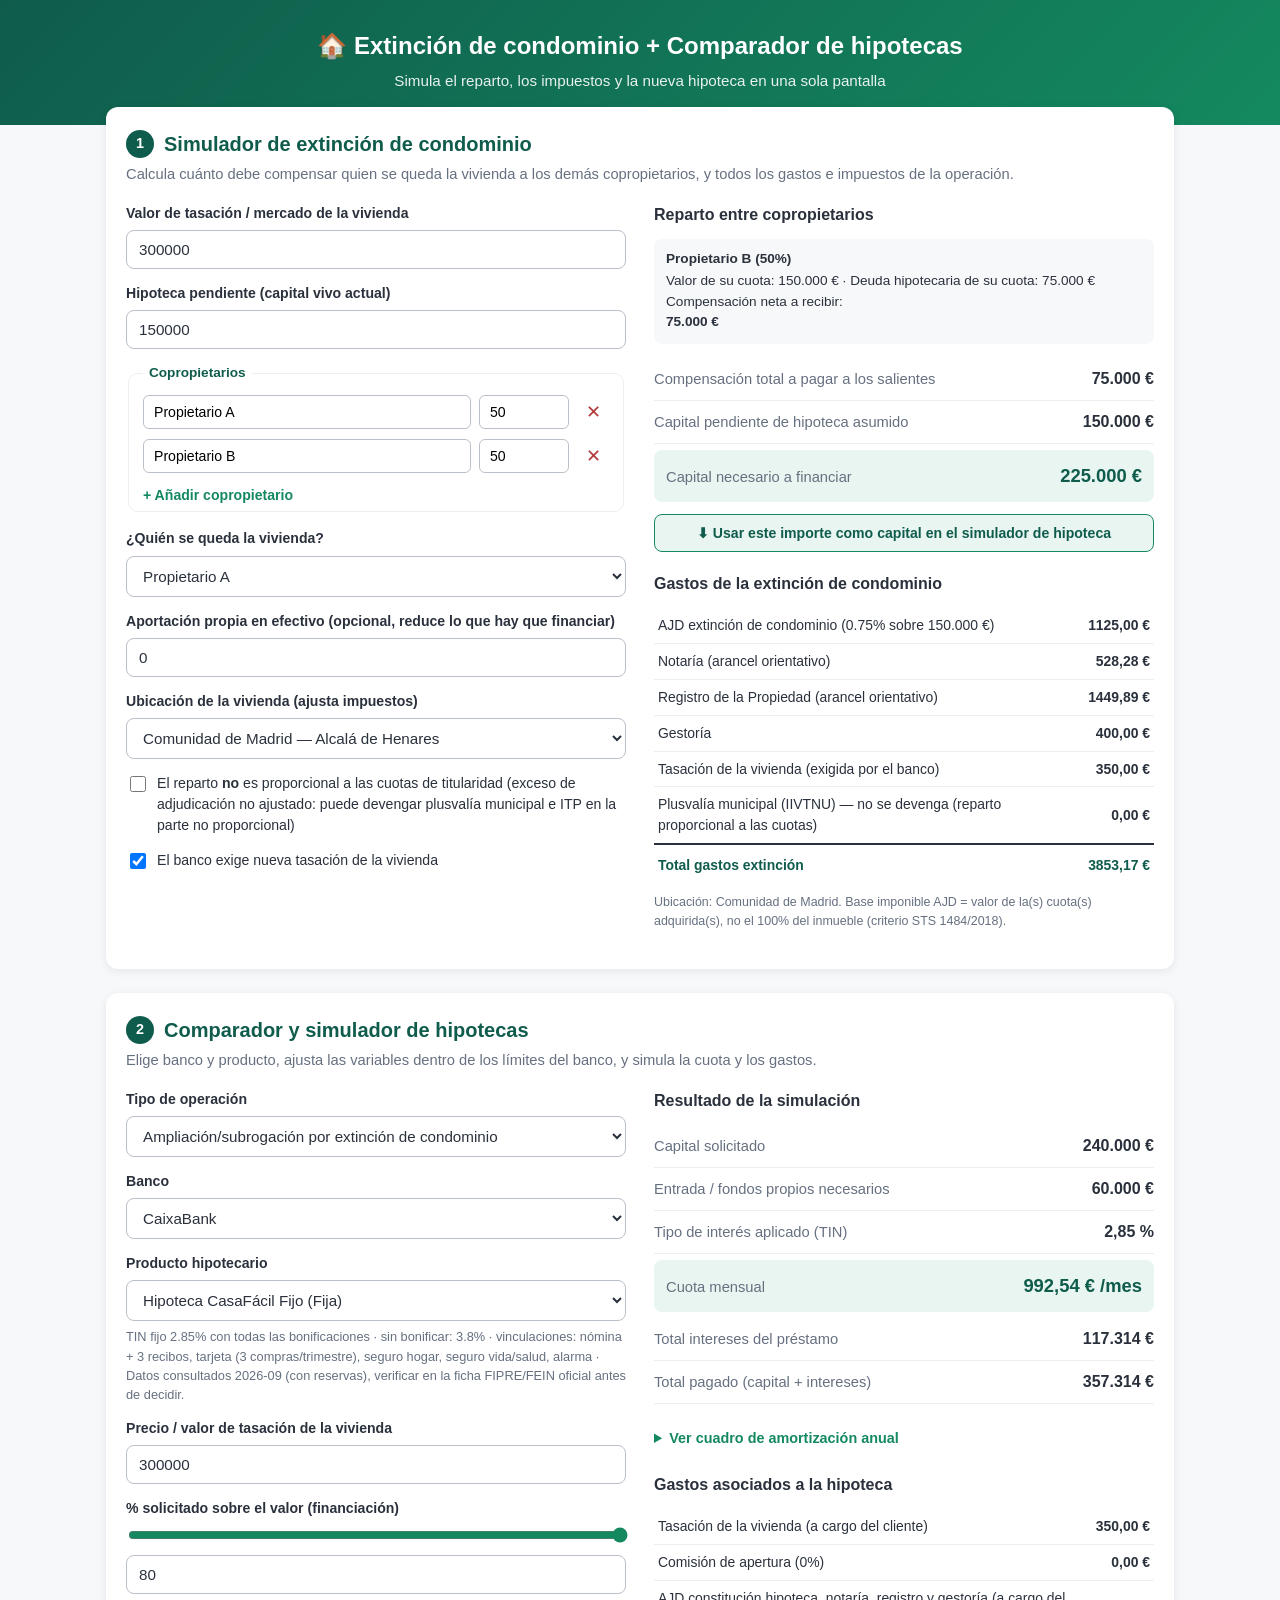
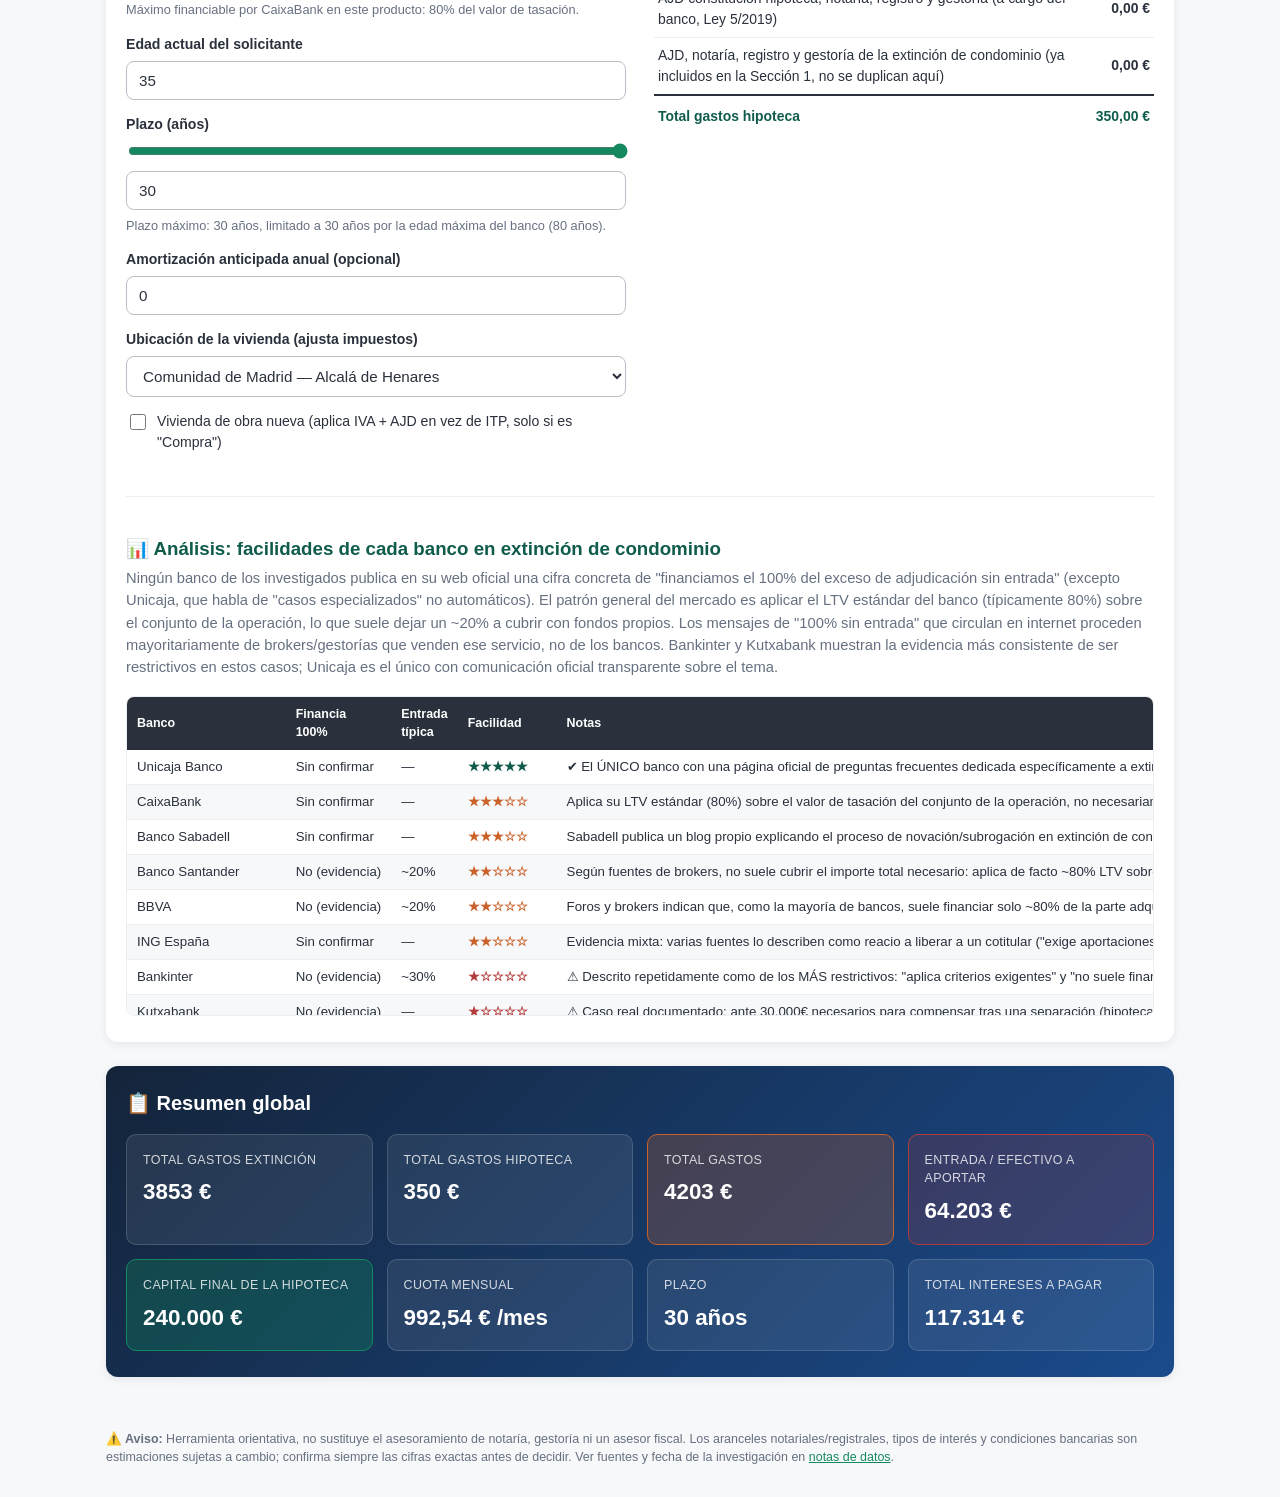
==== hipoteca-extincion-condominio/index.html @ 820274b0 "Añade PWA de extinción de condominio y comparador de hipotecas Simulador en una sola pantalla con do" ====
<!DOCTYPE html>
<html lang="es">
<head>
<meta charset="UTF-8">
<meta name="viewport" content="width=device-width, initial-scale=1, viewport-fit=cover">
<title>Simulador de Extinción de Condominio e Hipoteca</title>
<meta name="description" content="Simula una extinción de condominio real y compara hipotecas de los principales bancos españoles, con todos los gastos incluidos.">
<meta name="theme-color" content="#0f5c4c">
<link rel="manifest" href="manifest.json">
<link rel="icon" href="icons/icon-192.png">
<link rel="apple-touch-icon" href="icons/icon-192.png">
<link rel="stylesheet" href="css/style.css">
</head>
<body>

<header class="app-header">
  <h1>🏠 Extinción de condominio + Comparador de hipotecas</h1>
  <p class="subtitle">Simula el reparto, los impuestos y la nueva hipoteca en una sola pantalla</p>
</header>

<main>

  <!-- ===================== SECCIÓN 1: EXTINCIÓN DE CONDOMINIO ===================== -->
  <section id="seccion-extincion" class="panel">
    <h2><span class="badge">1</span> Simulador de extinción de condominio</h2>
    <p class="panel-desc">Calcula cuánto debe compensar quien se queda la vivienda a los demás copropietarios, y todos los gastos e impuestos de la operación.</p>

    <div class="grid-2col">
      <div class="form-col">

        <label>Valor de tasación / mercado de la vivienda
          <input type="number" id="ec-valor" value="300000" min="0" step="1000">
        </label>

        <label>Hipoteca pendiente (capital vivo actual)
          <input type="number" id="ec-hipoteca-pendiente" value="150000" min="0" step="1000">
        </label>

        <fieldset class="propietarios-fieldset">
          <legend>Copropietarios</legend>
          <div id="ec-propietarios-list"></div>
          <button type="button" id="ec-add-propietario" class="btn-link">+ Añadir copropietario</button>
        </fieldset>

        <label>¿Quién se queda la vivienda?
          <select id="ec-quien-se-queda"></select>
        </label>

        <label>Aportación propia en efectivo (opcional, reduce lo que hay que financiar)
          <input type="number" id="ec-aportacion" value="0" min="0" step="500">
        </label>

        <label>Ubicación de la vivienda (ajusta impuestos)
          <select id="ec-ubicacion">
            <option value="madrid" selected>Comunidad de Madrid — Alcalá de Henares</option>
            <option value="clm">Castilla-La Mancha — Guadalajara</option>
          </select>
        </label>

        <label class="checkbox-label">
          <input type="checkbox" id="ec-exceso-no-proporcional">
          <span>El reparto <strong>no</strong> es proporcional a las cuotas de titularidad (exceso de adjudicación no ajustado: puede devengar plusvalía municipal e ITP en la parte no proporcional)</span>
        </label>

        <label class="checkbox-label">
          <input type="checkbox" id="ec-requiere-tasacion" checked>
          <span>El banco exige nueva tasación de la vivienda</span>
        </label>
      </div>

      <div class="result-col">
        <h3>Reparto entre copropietarios</h3>
        <div id="ec-detalle-salientes" class="detalle-list"></div>

        <div class="stat-row"><span>Compensación total a pagar a los salientes</span><strong id="ec-compensacion-total">—</strong></div>
        <div class="stat-row"><span>Capital pendiente de hipoteca asumido</span><strong id="ec-hipoteca-asumida">—</strong></div>
        <div class="stat-row highlight"><span>Capital necesario a financiar</span><strong id="ec-capital-necesario">—</strong></div>

        <button type="button" id="ec-usar-en-hipoteca" class="btn-secondary">⬇ Usar este importe como capital en el simulador de hipoteca</button>

        <h3>Gastos de la extinción de condominio</h3>
        <table class="tabla-gastos">
          <tbody id="ec-tabla-gastos"></tbody>
          <tfoot>
            <tr class="total-row"><td>Total gastos extinción</td><td id="ec-total-gastos">—</td></tr>
          </tfoot>
        </table>
        <p class="nota-fiscal" id="ec-nota-fiscal"></p>
      </div>
    </div>
  </section>

  <!-- ===================== SECCIÓN 2: COMPARADOR DE HIPOTECAS ===================== -->
  <section id="seccion-hipoteca" class="panel">
    <h2><span class="badge">2</span> Comparador y simulador de hipotecas</h2>
    <p class="panel-desc">Elige banco y producto, ajusta las variables dentro de los límites del banco, y simula la cuota y los gastos.</p>

    <div class="grid-2col">
      <div class="form-col">

        <label>Tipo de operación
          <select id="hi-tipo-operacion">
            <option value="extincion" selected>Ampliación/subrogación por extinción de condominio</option>
            <option value="compra">Compra de vivienda (hipoteca nueva)</option>
          </select>
        </label>

        <label>Banco
          <select id="hi-banco"></select>
        </label>

        <label>Producto hipotecario
          <select id="hi-producto"></select>
        </label>
        <p class="hint" id="hi-producto-info"></p>

        <label>Precio / valor de tasación de la vivienda
          <input type="number" id="hi-precio" value="300000" min="0" step="1000">
        </label>

        <label>% solicitado sobre el valor (financiación)
          <input type="range" id="hi-porcentaje-range" min="1" max="100" value="80" step="1">
          <input type="number" id="hi-porcentaje" value="80" min="1" max="100" step="1">
        </label>
        <p class="hint" id="hi-ltv-hint"></p>

        <label>Edad actual del solicitante
          <input type="number" id="hi-edad" value="35" min="18" max="85" step="1">
        </label>

        <label>Plazo (años)
          <input type="range" id="hi-plazo-range" min="1" max="40" value="30" step="1">
          <input type="number" id="hi-plazo" value="30" min="1" max="40" step="1">
        </label>
        <p class="hint" id="hi-plazo-hint"></p>

        <label>Amortización anticipada anual (opcional)
          <input type="number" id="hi-extra-anual" value="0" min="0" step="500">
        </label>

        <label>Ubicación de la vivienda (ajusta impuestos)
          <select id="hi-ubicacion">
            <option value="madrid" selected>Comunidad de Madrid — Alcalá de Henares</option>
            <option value="clm">Castilla-La Mancha — Guadalajara</option>
          </select>
        </label>

        <label class="checkbox-label">
          <input type="checkbox" id="hi-vivienda-nueva">
          <span>Vivienda de obra nueva (aplica IVA + AJD en vez de ITP, solo si es "Compra")</span>
        </label>
      </div>

      <div class="result-col">
        <h3>Resultado de la simulación</h3>
        <div class="stat-row"><span>Capital solicitado</span><strong id="hi-capital">—</strong></div>
        <div class="stat-row"><span>Entrada / fondos propios necesarios</span><strong id="hi-entrada">—</strong></div>
        <div class="stat-row"><span>Tipo de interés aplicado (TIN)</span><strong id="hi-tin">—</strong></div>
        <div class="stat-row highlight"><span>Cuota mensual</span><strong id="hi-cuota">—</strong></div>
        <div class="stat-row"><span>Total intereses del préstamo</span><strong id="hi-intereses">—</strong></div>
        <div class="stat-row"><span>Total pagado (capital + intereses)</span><strong id="hi-total-pagado">—</strong></div>

        <details class="tabla-amortizacion-details">
          <summary>Ver cuadro de amortización anual</summary>
          <div class="tabla-scroll">
            <table class="tabla-amortizacion">
              <thead><tr><th>Año</th><th>Cuota anual</th><th>Intereses</th><th>Amortizado</th><th>Pendiente</th></tr></thead>
              <tbody id="hi-tabla-amortizacion"></tbody>
            </table>
          </div>
        </details>

        <h3>Gastos asociados a la hipoteca</h3>
        <table class="tabla-gastos">
          <tbody id="hi-tabla-gastos"></tbody>
          <tfoot>
            <tr class="total-row"><td>Total gastos hipoteca</td><td id="hi-total-gastos">—</td></tr>
          </tfoot>
        </table>
      </div>
    </div>

    <div class="analisis-bancos">
      <h3>📊 Análisis: facilidades de cada banco en extinción de condominio</h3>
      <p class="panel-desc">¿Qué banco financia el 100% de la compensación y cuál exige entrada? Datos recopilados de fuentes públicas y comparadores especializados (ver notas y disclaimer al pie).</p>
      <div class="tabla-scroll">
        <table class="tabla-bancos">
          <thead>
            <tr><th>Banco</th><th>Financia 100%</th><th>Entrada típica</th><th>Facilidad</th><th>Notas</th></tr>
          </thead>
          <tbody id="tabla-analisis-bancos"></tbody>
        </table>
      </div>
    </div>
  </section>

  <!-- ===================== RESUMEN GLOBAL ===================== -->
  <section id="seccion-resumen" class="panel resumen-global">
    <h2>📋 Resumen global</h2>
    <div class="cards-grid">
      <div class="card"><span>Total gastos extinción</span><strong id="rs-gastos-extincion">—</strong></div>
      <div class="card"><span>Total gastos hipoteca</span><strong id="rs-gastos-hipoteca">—</strong></div>
      <div class="card total-card"><span>TOTAL GASTOS</span><strong id="rs-total-gastos">—</strong></div>
      <div class="card entrada-card"><span>Entrada / efectivo a aportar</span><strong id="rs-entrada">—</strong></div>
      <div class="card capital-card"><span>Capital final de la hipoteca</span><strong id="rs-capital-final">—</strong></div>
      <div class="card"><span>Cuota mensual</span><strong id="rs-cuota">—</strong></div>
      <div class="card"><span>Plazo</span><strong id="rs-plazo">—</strong></div>
      <div class="card"><span>Total intereses a pagar</span><strong id="rs-intereses">—</strong></div>
    </div>
  </section>

</main>

<footer class="app-footer">
  <p><strong>⚠️ Aviso:</strong> Herramienta orientativa, no sustituye el asesoramiento de notaría, gestoría ni un asesor fiscal. Los aranceles notariales/registrales, tipos de interés y condiciones bancarias son estimaciones sujetas a cambio; confirma siempre las cifras exactas antes de decidir. Ver fuentes y fecha de la investigación en <a href="#" id="link-fuentes">notas de datos</a>.</p>
</footer>

<div id="fuentes-modal">
  <div class="modal-box">
    <button type="button" class="cerrar-modal" id="cerrar-fuentes">Cerrar ✕</button>
    <h3>Notas y fuentes de los datos</h3>
    <div id="fuentes-contenido"></div>
  </div>
</div>

<script src="js/calculos.js"></script>
<script src="js/fiscalidad-data.js"></script>
<script src="js/bancos-data.js"></script>
<script src="js/app.js"></script>
</body>
</html>
---- hipoteca-extincion-condominio/css/style.css ----
:root {
  --verde: #0f5c4c;
  --verde-claro: #14895f;
  --verde-fondo: #e8f5f0;
  --azul: #1a4b8c;
  --naranja: #c9622a;
  --gris-100: #f7f8fa;
  --gris-200: #eceff2;
  --gris-400: #b9c0c8;
  --gris-600: #667080;
  --gris-800: #2a313c;
  --rojo: #b23b3b;
  --radio: 12px;
  --sombra: 0 2px 10px rgba(20, 30, 40, 0.08);
  font-size: 16px;
}

* { box-sizing: border-box; }

body {
  margin: 0;
  font-family: -apple-system, BlinkMacSystemFont, "Segoe UI", Roboto, Helvetica, Arial, sans-serif;
  background: var(--gris-100);
  color: var(--gris-800);
  line-height: 1.5;
  -webkit-font-smoothing: antialiased;
}

.app-header {
  background: linear-gradient(135deg, var(--verde) 0%, var(--verde-claro) 100%);
  color: #fff;
  padding: 28px 20px 32px;
  text-align: center;
}
.app-header h1 { margin: 0 0 6px; font-size: 1.5rem; }
.app-header .subtitle { margin: 0; opacity: 0.9; font-size: 0.95rem; }

main {
  max-width: 1100px;
  margin: -18px auto 0;
  padding: 0 16px 40px;
  display: flex;
  flex-direction: column;
  gap: 24px;
}

.panel {
  background: #fff;
  border-radius: var(--radio);
  box-shadow: var(--sombra);
  padding: 22px 20px 26px;
}

.panel h2 {
  display: flex;
  align-items: center;
  gap: 10px;
  font-size: 1.25rem;
  margin: 0 0 4px;
  color: var(--verde);
}
.badge {
  display: inline-flex;
  align-items: center;
  justify-content: center;
  width: 28px; height: 28px;
  border-radius: 50%;
  background: var(--verde);
  color: #fff;
  font-size: 0.9rem;
  flex-shrink: 0;
}
.panel-desc { color: var(--gris-600); margin: 4px 0 18px; font-size: 0.92rem; }

.grid-2col {
  display: grid;
  grid-template-columns: 1fr 1fr;
  gap: 28px;
}
@media (max-width: 760px) {
  .grid-2col { grid-template-columns: 1fr; }
}

label {
  display: block;
  font-size: 0.88rem;
  font-weight: 600;
  color: var(--gris-800);
  margin-bottom: 14px;
}
label input[type="number"],
label input[type="text"],
select {
  display: block;
  width: 100%;
  margin-top: 6px;
  padding: 10px 12px;
  border: 1px solid var(--gris-400);
  border-radius: 8px;
  font-size: 0.95rem;
  font-weight: 400;
  background: #fff;
  color: var(--gris-800);
}
label input[type="range"] {
  width: 100%;
  margin-top: 8px;
  accent-color: var(--verde-claro);
}
.checkbox-label {
  display: flex;
  align-items: flex-start;
  gap: 8px;
  font-weight: 400;
  font-size: 0.88rem;
}
.checkbox-label input { margin-top: 3px; width: 16px; height: 16px; flex-shrink: 0; }

.hint {
  margin: -8px 0 14px;
  font-size: 0.8rem;
  color: var(--gris-600);
}

.btn-link {
  background: none;
  border: none;
  color: var(--verde-claro);
  font-weight: 600;
  cursor: pointer;
  padding: 4px 0;
  font-size: 0.88rem;
}
.btn-secondary {
  width: 100%;
  padding: 10px 14px;
  margin: 6px 0 20px;
  background: var(--verde-fondo);
  border: 1px solid var(--verde-claro);
  color: var(--verde);
  border-radius: 8px;
  font-weight: 600;
  cursor: pointer;
  font-size: 0.88rem;
}
.btn-secondary:hover { background: #d6efe5; }

fieldset.propietarios-fieldset {
  border: 1px solid var(--gris-200);
  border-radius: 10px;
  padding: 12px 14px 4px;
  margin-bottom: 16px;
}
fieldset.propietarios-fieldset legend {
  font-weight: 700;
  padding: 0 6px;
  font-size: 0.85rem;
  color: var(--verde);
}
.propietario-row {
  display: grid;
  grid-template-columns: 1fr 90px 32px;
  gap: 8px;
  align-items: center;
  margin-bottom: 10px;
}
.propietario-row input { padding: 8px 10px; border: 1px solid var(--gris-400); border-radius: 6px; font-size: 0.88rem; }
.propietario-row .btn-remove {
  background: none; border: none; color: var(--rojo); font-size: 1.1rem; cursor: pointer;
  width: 32px; height: 32px;
}

.result-col h3 {
  font-size: 1rem;
  color: var(--gris-800);
  margin: 0 0 12px;
}
.detalle-list { margin-bottom: 14px; }
.detalle-item {
  background: var(--gris-100);
  border-radius: 8px;
  padding: 10px 12px;
  margin-bottom: 8px;
  font-size: 0.85rem;
}
.detalle-item strong { display: block; margin-bottom: 2px; }

.stat-row {
  display: flex;
  justify-content: space-between;
  align-items: baseline;
  padding: 9px 0;
  border-bottom: 1px solid var(--gris-200);
  font-size: 0.92rem;
}
.stat-row span { color: var(--gris-600); }
.stat-row strong { font-size: 1rem; color: var(--gris-800); }
.stat-row.highlight {
  background: var(--verde-fondo);
  border-radius: 8px;
  padding: 12px;
  margin: 6px 0;
  border-bottom: none;
}
.stat-row.highlight strong { color: var(--verde); font-size: 1.15rem; }

table.tabla-gastos { width: 100%; border-collapse: collapse; font-size: 0.87rem; margin-top: 6px; }
table.tabla-gastos td { padding: 7px 4px; border-bottom: 1px solid var(--gris-200); }
table.tabla-gastos td:last-child { text-align: right; font-weight: 600; white-space: nowrap; }
table.tabla-gastos tr.total-row td { font-weight: 700; border-top: 2px solid var(--gris-800); border-bottom: none; padding-top: 10px; color: var(--verde); }
.nota-fiscal { font-size: 0.78rem; color: var(--gris-600); margin-top: 10px; }

details.tabla-amortizacion-details { margin: 18px 0; }
details summary {
  cursor: pointer; font-weight: 600; color: var(--verde-claro); font-size: 0.9rem; padding: 6px 0;
}
.tabla-scroll { max-height: 320px; overflow-y: auto; margin-top: 8px; border: 1px solid var(--gris-200); border-radius: 8px; }
table.tabla-amortizacion, table.tabla-bancos { width: 100%; border-collapse: collapse; font-size: 0.83rem; }
table.tabla-amortizacion th, table.tabla-bancos th {
  position: sticky; top: 0; background: var(--gris-800); color: #fff; padding: 8px 10px; text-align: left; font-size: 0.78rem;
}
table.tabla-amortizacion td, table.tabla-bancos td { padding: 7px 10px; border-bottom: 1px solid var(--gris-200); white-space: nowrap; }
table.tabla-amortizacion tr:nth-child(even), table.tabla-bancos tr:nth-child(even) { background: var(--gris-100); }

.analisis-bancos { margin-top: 28px; padding-top: 20px; border-top: 1px solid var(--gris-200); }
.analisis-bancos h3 { color: var(--verde); margin-bottom: 4px; }
td.facilidad-alta { color: var(--verde); font-weight: 700; }
td.facilidad-media { color: var(--naranja); font-weight: 700; }
td.facilidad-baja { color: var(--rojo); font-weight: 700; }

.resumen-global { background: linear-gradient(135deg, #14243a 0%, #1a4b8c 100%); color: #fff; }
.resumen-global h2 { color: #fff; }
.cards-grid {
  display: grid;
  grid-template-columns: repeat(auto-fit, minmax(200px, 1fr));
  gap: 14px;
  margin-top: 16px;
}
.card {
  background: rgba(255,255,255,0.08);
  border: 1px solid rgba(255,255,255,0.15);
  border-radius: 10px;
  padding: 16px;
}
.card span { display: block; font-size: 0.78rem; opacity: 0.8; margin-bottom: 6px; text-transform: uppercase; letter-spacing: 0.03em; }
.card strong { font-size: 1.4rem; }
.card.total-card { background: rgba(201, 98, 42, 0.25); border-color: var(--naranja); }
.card.entrada-card { background: rgba(178, 59, 59, 0.2); border-color: var(--rojo); }
.card.capital-card { background: rgba(15, 138, 90, 0.3); border-color: var(--verde-claro); }

.app-footer {
  max-width: 1100px;
  margin: 0 auto 30px;
  padding: 0 16px;
  font-size: 0.78rem;
  color: var(--gris-600);
}
.app-footer a { color: var(--verde-claro); }

#fuentes-modal {
  position: fixed; inset: 0; background: rgba(0,0,0,0.5);
  display: none; align-items: center; justify-content: center; padding: 20px; z-index: 50;
}
#fuentes-modal.open { display: flex; }
#fuentes-modal .modal-box {
  background: #fff; border-radius: 12px; padding: 22px; max-width: 640px; max-height: 80vh; overflow-y: auto;
}
#fuentes-modal .modal-box h3 { margin-top: 0; color: var(--verde); }
#fuentes-modal .modal-box ul { padding-left: 18px; font-size: 0.85rem; }
#fuentes-modal .modal-box a { color: var(--verde-claro); }
#fuentes-modal .cerrar-modal {
  float: right; background: var(--gris-200); border: none; border-radius: 6px; padding: 6px 10px; cursor: pointer;
}
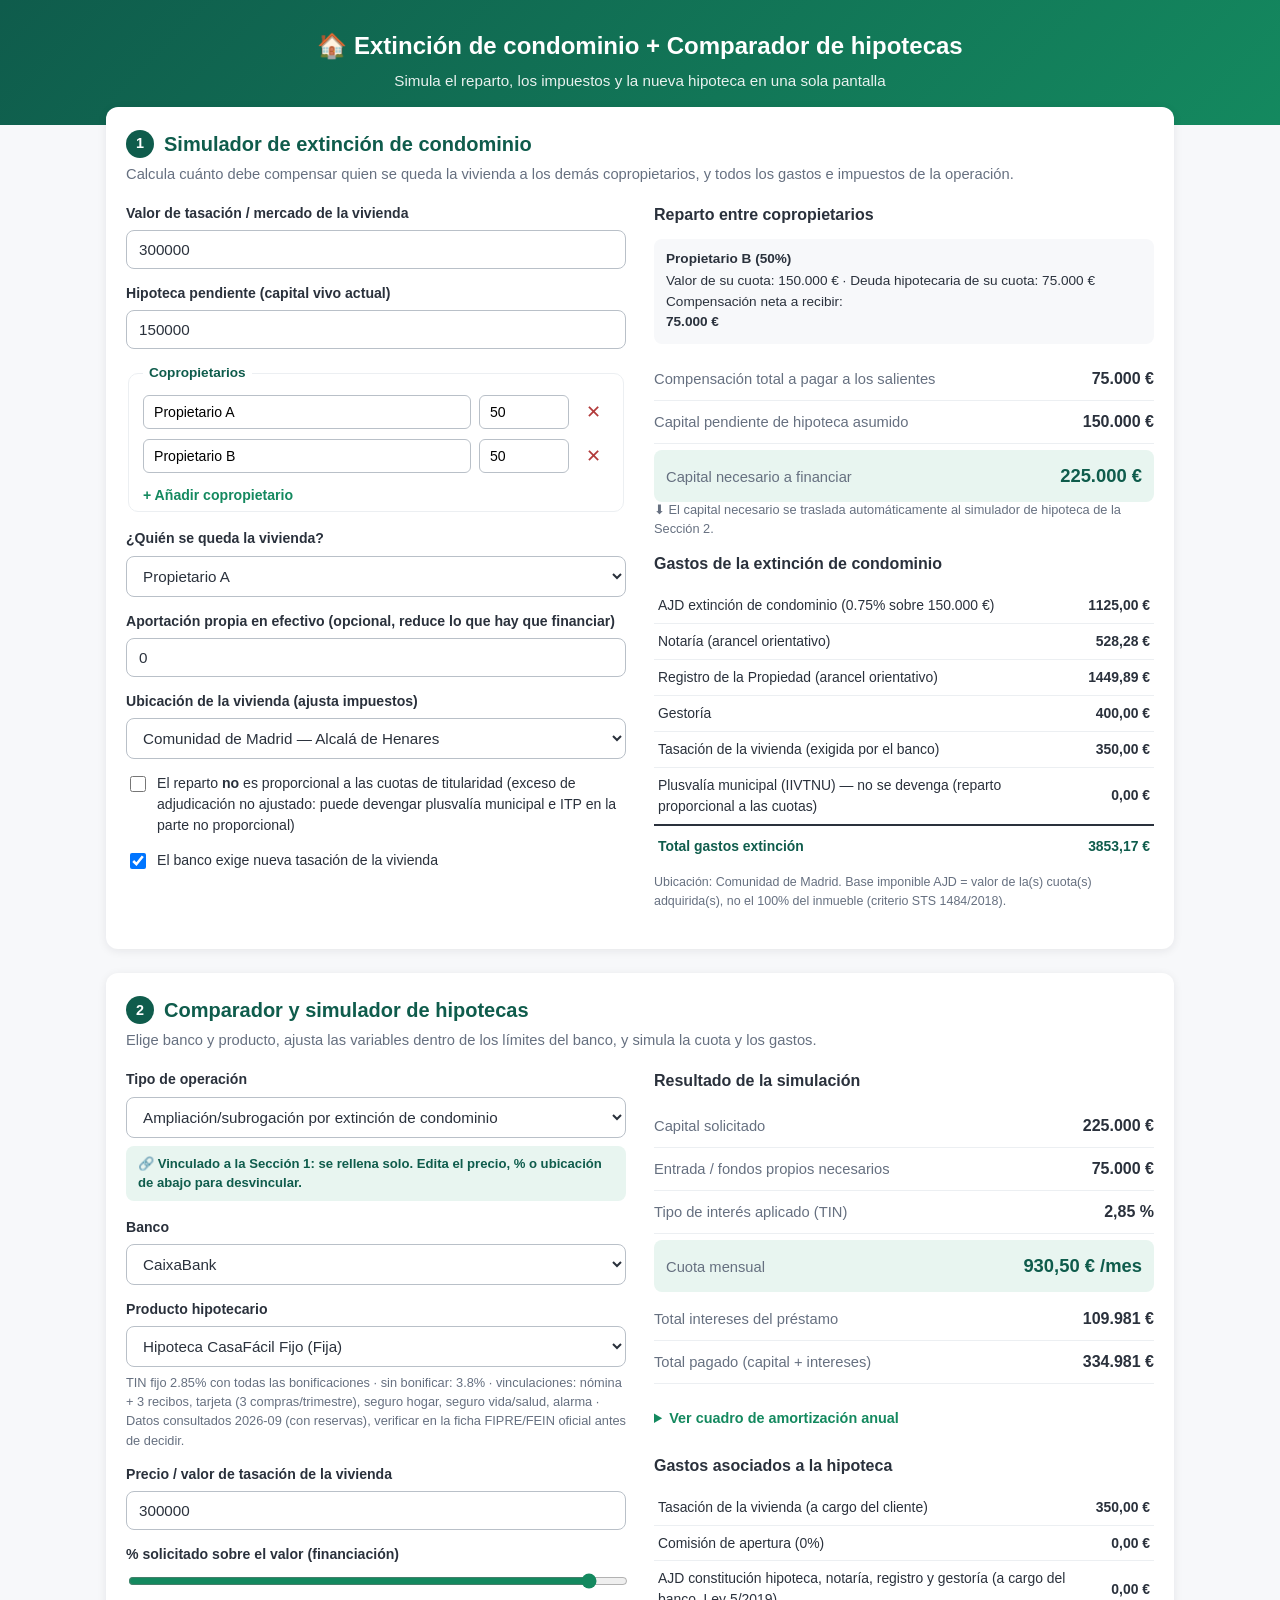
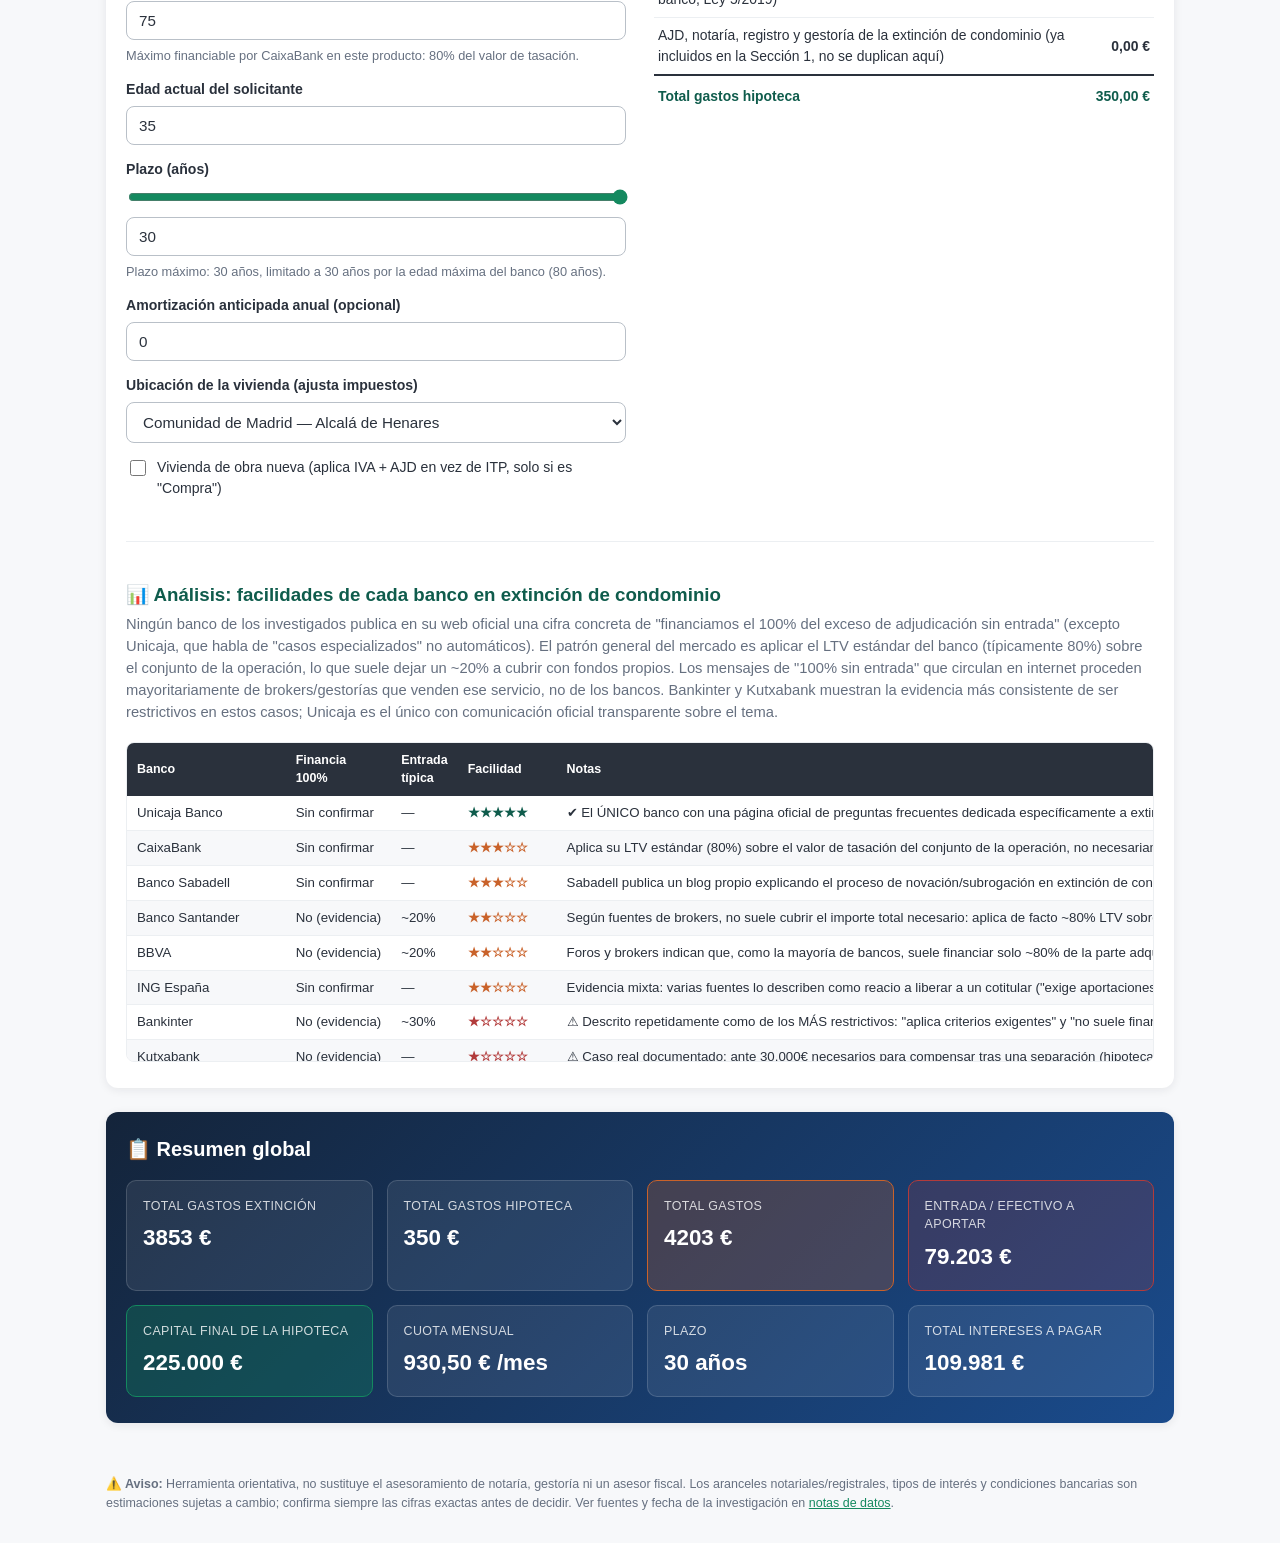
==== commit 03b55c4e: "Rellena la hipoteca automáticamente desde la extinción de condominio La Sección 2 (precio, % solicit" ====
--- a/hipoteca-extincion-condominio/index.html
+++ b/hipoteca-extincion-condominio/index.html
@@ -76,7 +76,7 @@
         <div class="stat-row"><span>Capital pendiente de hipoteca asumido</span><strong id="ec-hipoteca-asumida">—</strong></div>
         <div class="stat-row highlight"><span>Capital necesario a financiar</span><strong id="ec-capital-necesario">—</strong></div>
 
-        <button type="button" id="ec-usar-en-hipoteca" class="btn-secondary">⬇ Usar este importe como capital en el simulador de hipoteca</button>
+        <p class="hint">⬇ El capital necesario se traslada automáticamente al simulador de hipoteca de la Sección 2.</p>
 
         <h3>Gastos de la extinción de condominio</h3>
         <table class="tabla-gastos">
@@ -104,6 +104,8 @@
             <option value="compra">Compra de vivienda (hipoteca nueva)</option>
           </select>
         </label>
+
+        <p id="hi-sync-status" class="sync-badge"></p>
 
         <label>Banco
           <select id="hi-banco"></select>
--- a/hipoteca-extincion-condominio/css/style.css
+++ b/hipoteca-extincion-condominio/css/style.css
@@ -122,6 +122,21 @@
   color: var(--gris-600);
 }
 
+.sync-badge {
+  font-size: 0.82rem;
+  font-weight: 600;
+  padding: 8px 12px;
+  border-radius: 8px;
+  background: var(--verde-fondo);
+  color: var(--verde);
+  margin: -6px 0 16px;
+}
+.sync-badge.desvinculado {
+  background: #fdf1e7;
+  color: var(--naranja);
+}
+.sync-badge .btn-link { font-size: 0.82rem; }
+
 .btn-link {
   background: none;
   border: none;
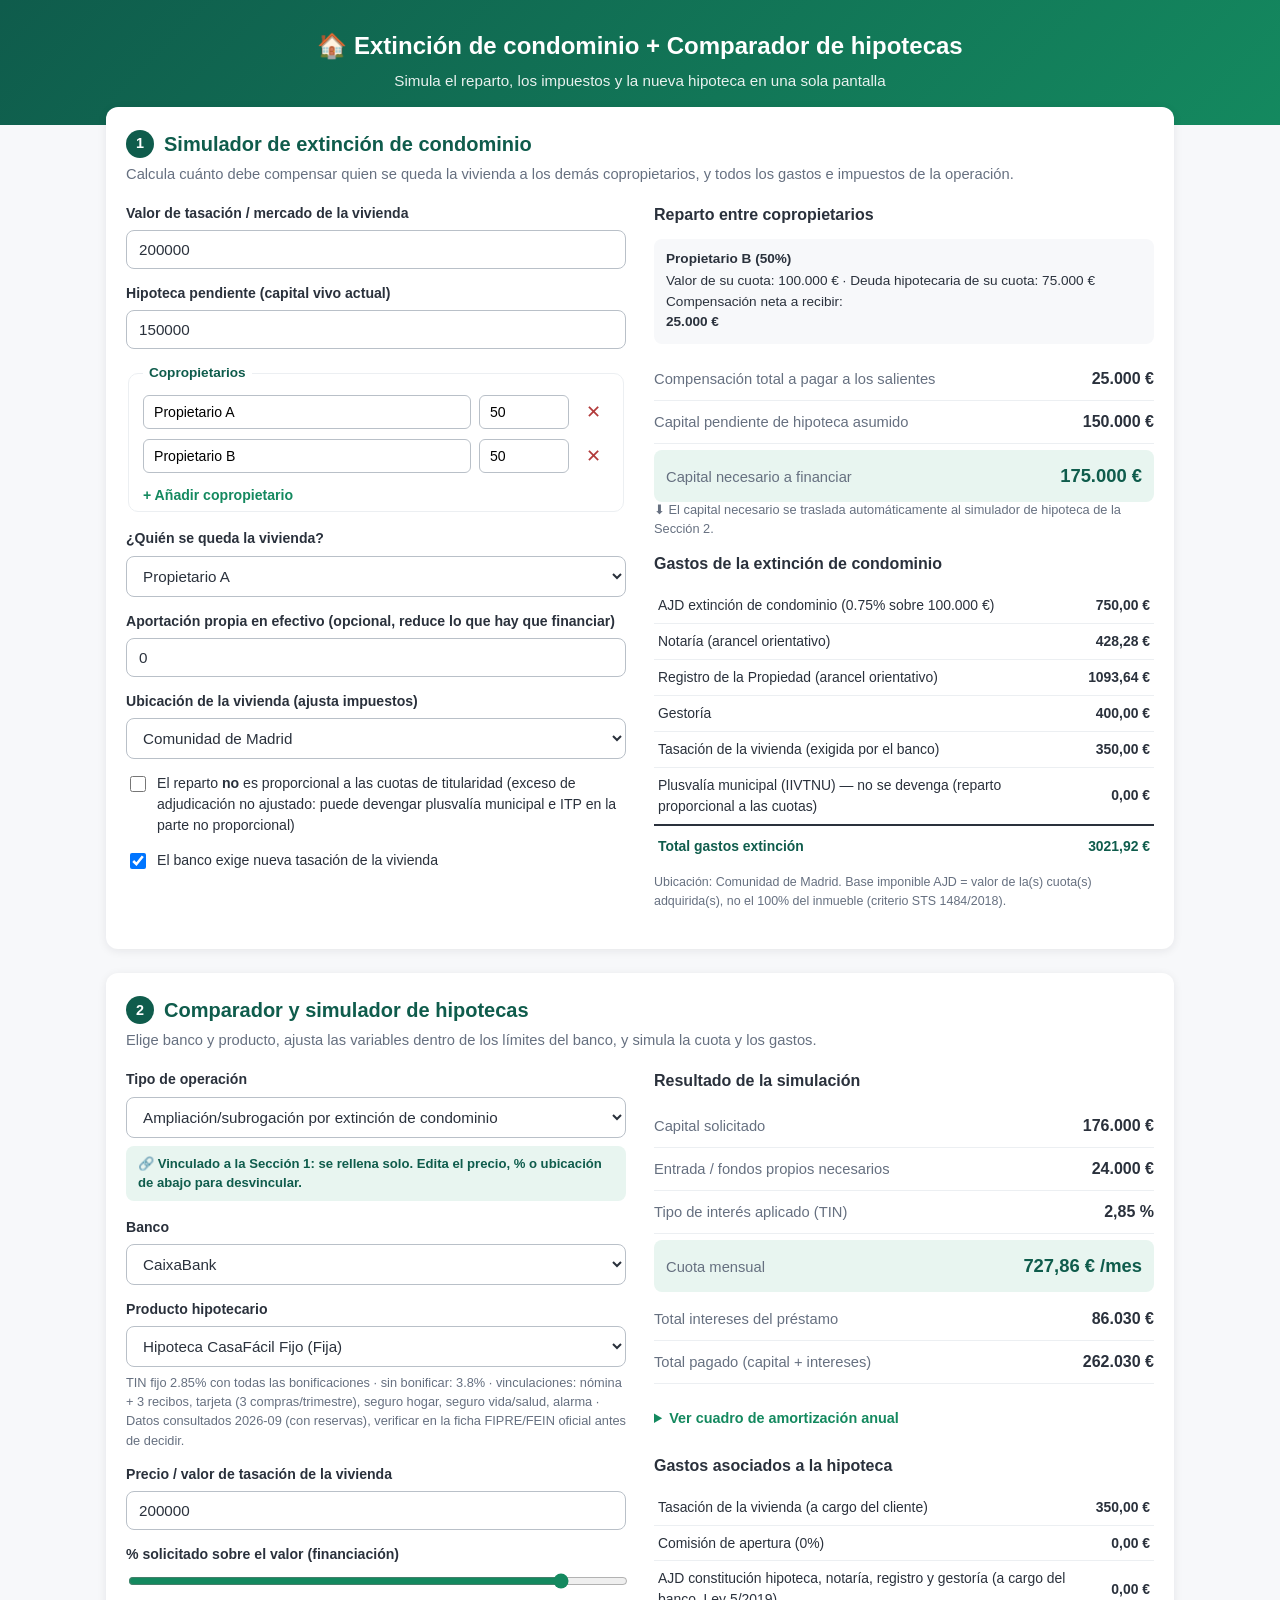
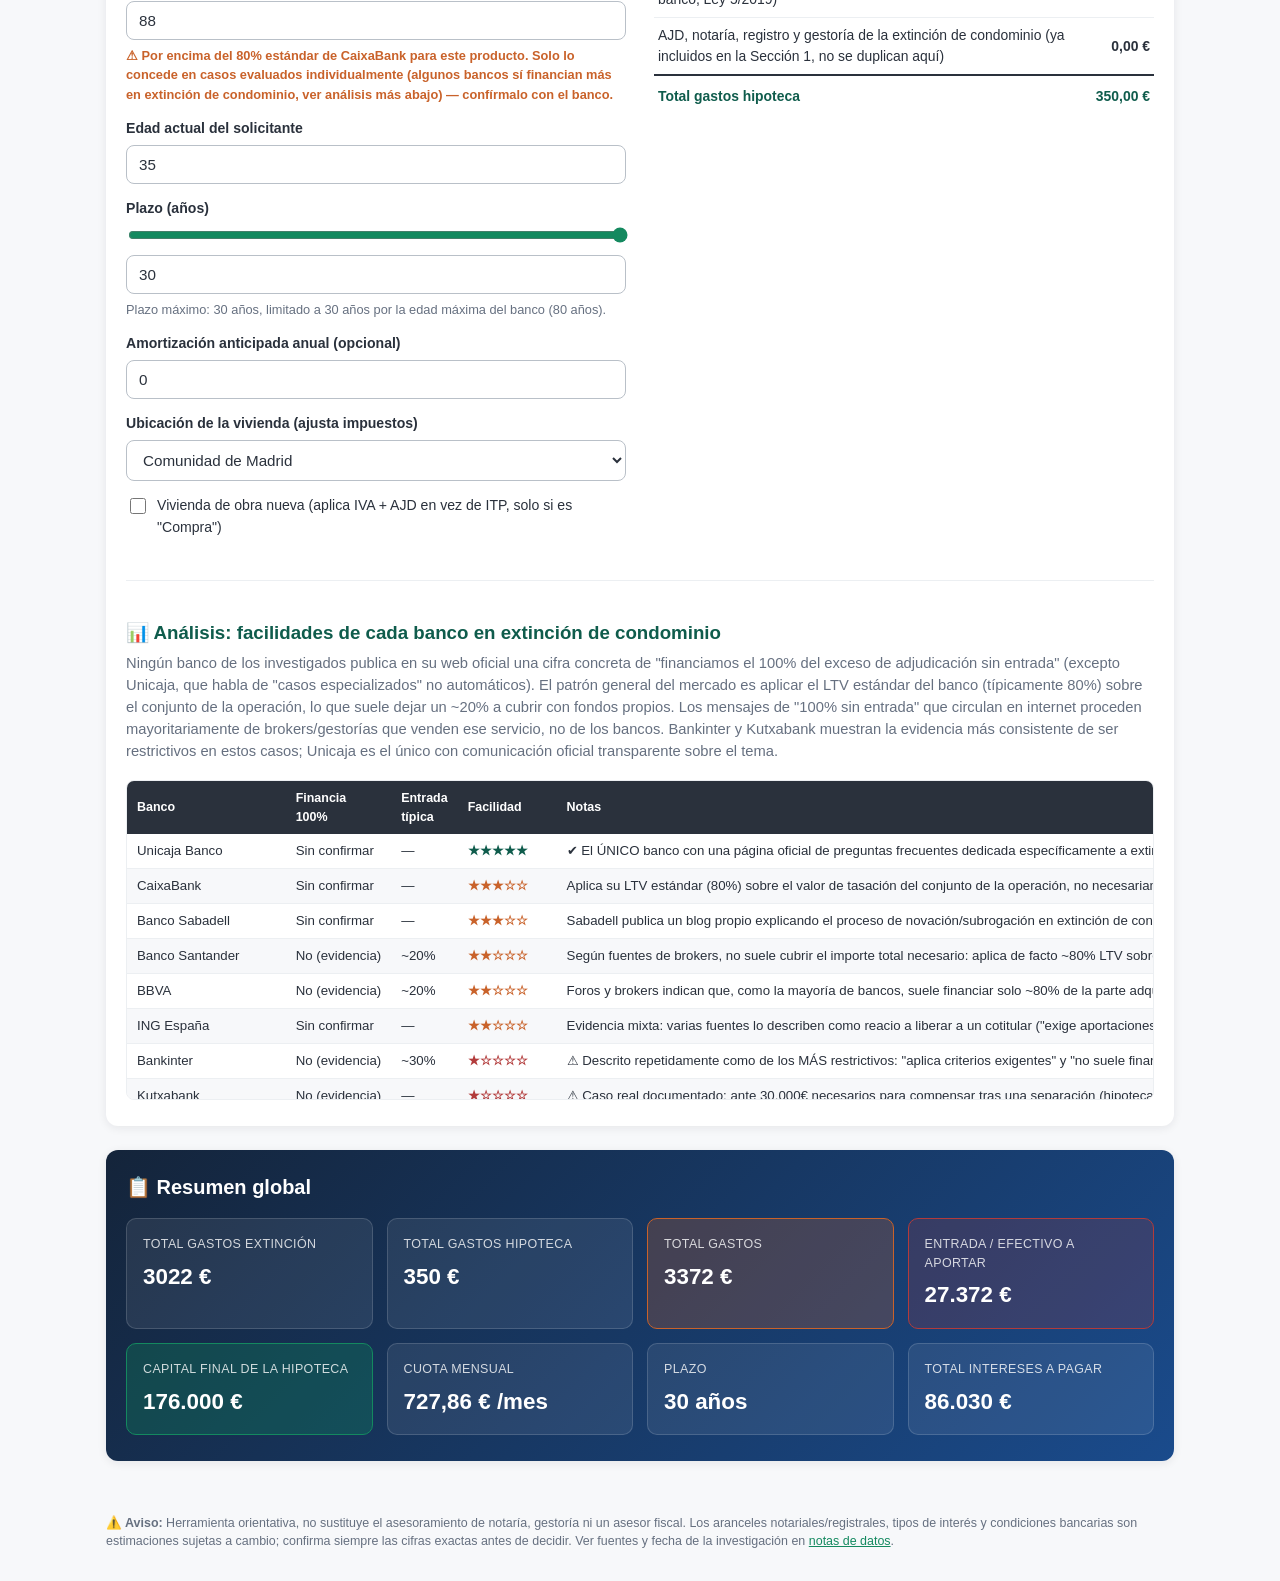
==== commit c8ebc165: "Permite simular por encima del LTV estándar y ajusta valores por defecto El % solicitado ya no se bl" ====
--- a/hipoteca-extincion-condominio/index.html
+++ b/hipoteca-extincion-condominio/index.html
@@ -29,7 +29,7 @@
       <div class="form-col">
 
         <label>Valor de tasación / mercado de la vivienda
-          <input type="number" id="ec-valor" value="300000" min="0" step="1000">
+          <input type="number" id="ec-valor" value="200000" min="0" step="1000">
         </label>
 
         <label>Hipoteca pendiente (capital vivo actual)
@@ -52,7 +52,7 @@
 
         <label>Ubicación de la vivienda (ajusta impuestos)
           <select id="ec-ubicacion">
-            <option value="madrid" selected>Comunidad de Madrid — Alcalá de Henares</option>
+            <option value="madrid" selected>Comunidad de Madrid</option>
             <option value="clm">Castilla-La Mancha — Guadalajara</option>
           </select>
         </label>
@@ -117,7 +117,7 @@
         <p class="hint" id="hi-producto-info"></p>
 
         <label>Precio / valor de tasación de la vivienda
-          <input type="number" id="hi-precio" value="300000" min="0" step="1000">
+          <input type="number" id="hi-precio" value="200000" min="0" step="1000">
         </label>
 
         <label>% solicitado sobre el valor (financiación)
@@ -142,7 +142,7 @@
 
         <label>Ubicación de la vivienda (ajusta impuestos)
           <select id="hi-ubicacion">
-            <option value="madrid" selected>Comunidad de Madrid — Alcalá de Henares</option>
+            <option value="madrid" selected>Comunidad de Madrid</option>
             <option value="clm">Castilla-La Mancha — Guadalajara</option>
           </select>
         </label>
--- a/hipoteca-extincion-condominio/css/style.css
+++ b/hipoteca-extincion-condominio/css/style.css
@@ -137,6 +137,11 @@
 }
 .sync-badge .btn-link { font-size: 0.82rem; }
 
+.hint-warning {
+  color: var(--naranja);
+  font-weight: 600;
+}
+
 .btn-link {
   background: none;
   border: none;
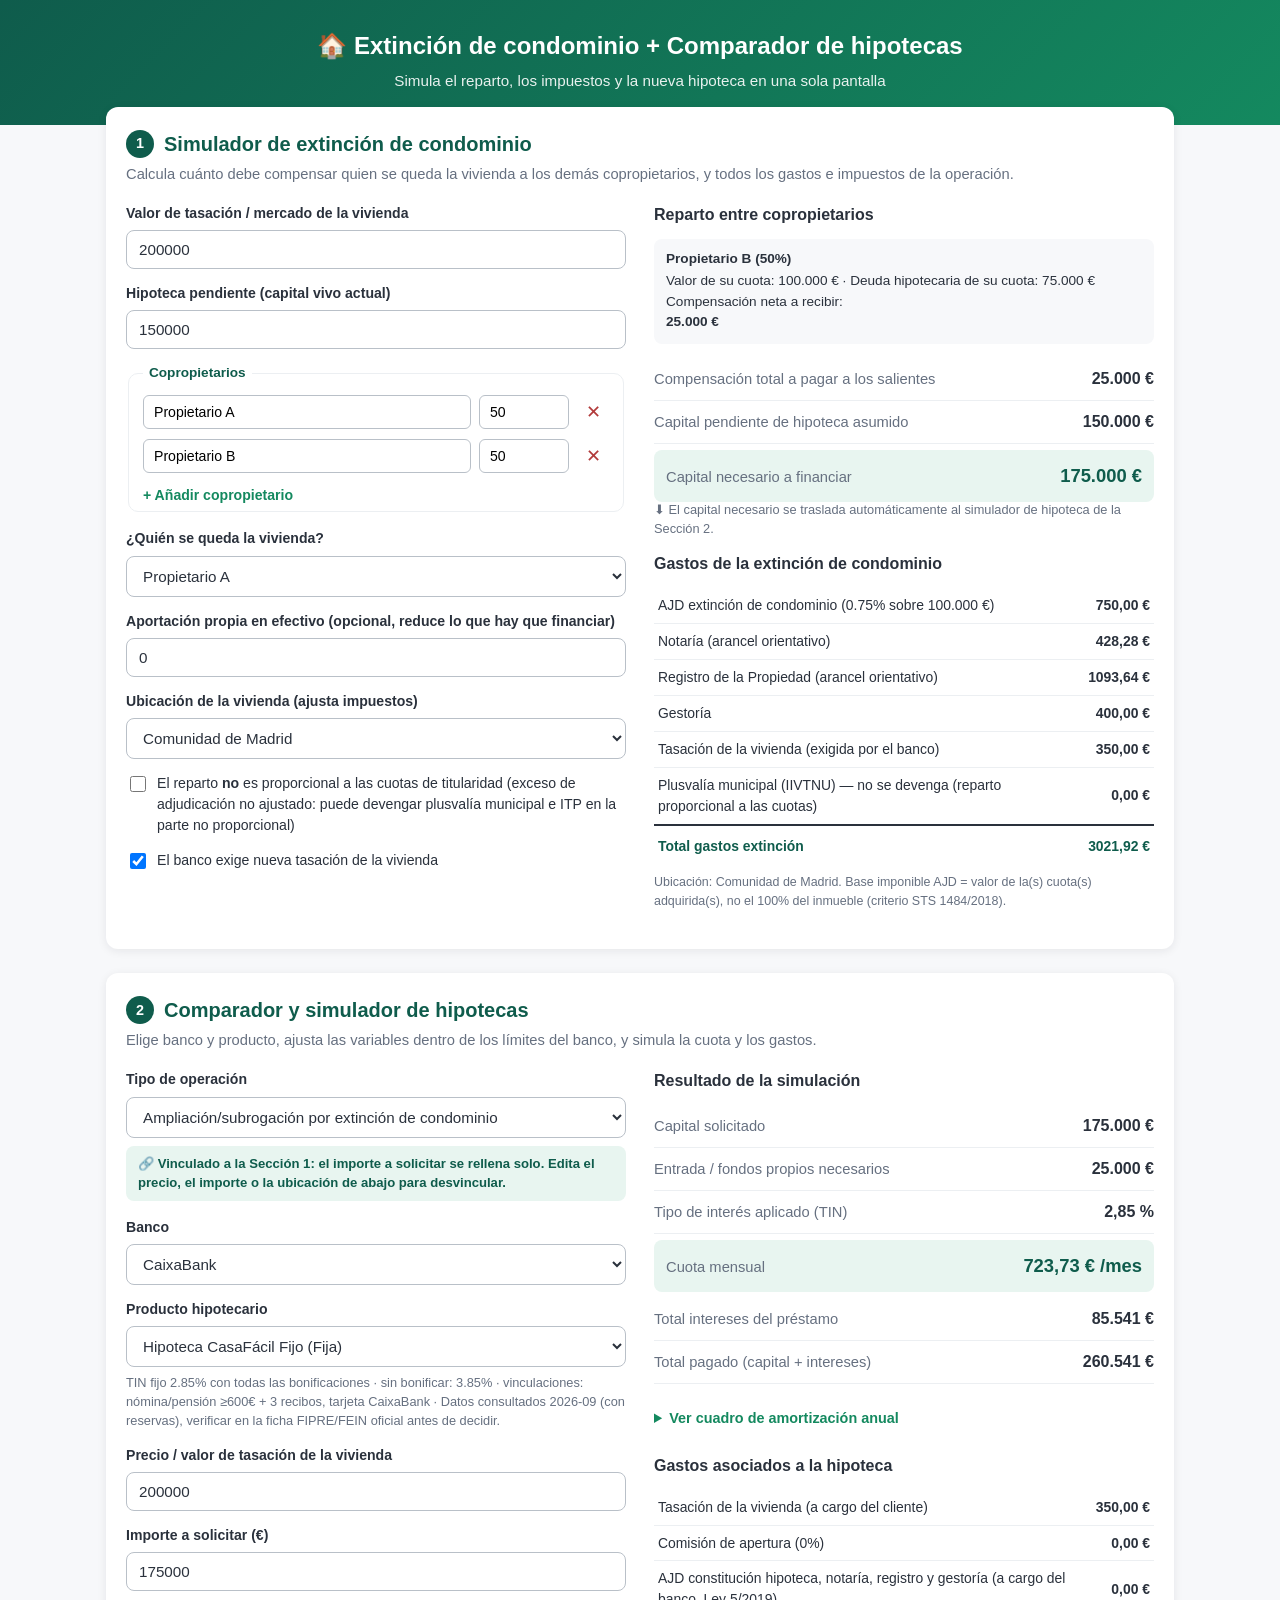
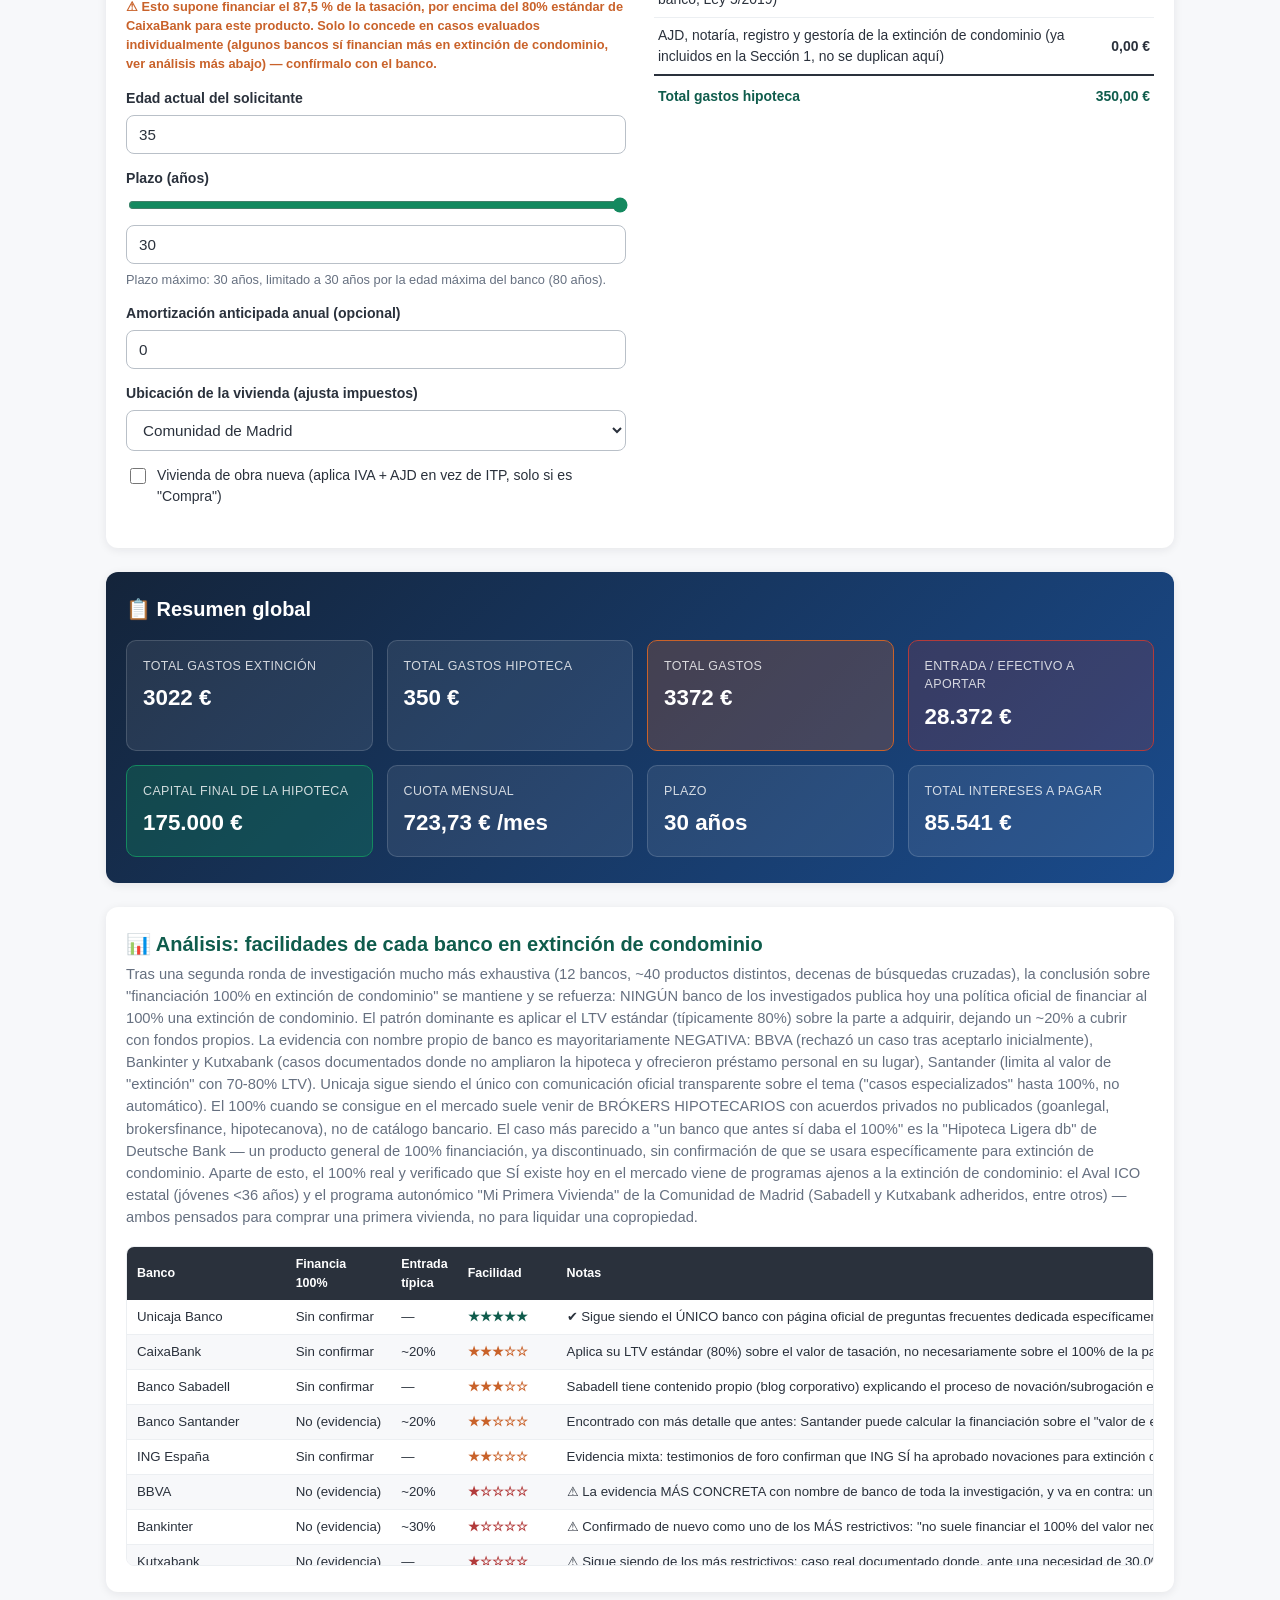
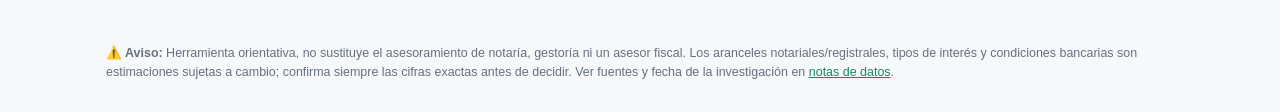
==== commit 9372e241: "Corrige el modelo: importe a solicitar en € en vez de % de tasación El campo principal de la Sección" ====
--- a/hipoteca-extincion-condominio/index.html
+++ b/hipoteca-extincion-condominio/index.html
@@ -120,9 +120,8 @@
           <input type="number" id="hi-precio" value="200000" min="0" step="1000">
         </label>
 
-        <label>% solicitado sobre el valor (financiación)
-          <input type="range" id="hi-porcentaje-range" min="1" max="100" value="80" step="1">
-          <input type="number" id="hi-porcentaje" value="80" min="1" max="100" step="1">
+        <label>Importe a solicitar (€)
+          <input type="number" id="hi-importe" value="160000" min="0" step="1000">
         </label>
         <p class="hint" id="hi-ltv-hint"></p>
 
@@ -182,18 +181,6 @@
       </div>
     </div>
 
-    <div class="analisis-bancos">
-      <h3>📊 Análisis: facilidades de cada banco en extinción de condominio</h3>
-      <p class="panel-desc">¿Qué banco financia el 100% de la compensación y cuál exige entrada? Datos recopilados de fuentes públicas y comparadores especializados (ver notas y disclaimer al pie).</p>
-      <div class="tabla-scroll">
-        <table class="tabla-bancos">
-          <thead>
-            <tr><th>Banco</th><th>Financia 100%</th><th>Entrada típica</th><th>Facilidad</th><th>Notas</th></tr>
-          </thead>
-          <tbody id="tabla-analisis-bancos"></tbody>
-        </table>
-      </div>
-    </div>
   </section>
 
   <!-- ===================== RESUMEN GLOBAL ===================== -->
@@ -211,6 +198,20 @@
     </div>
   </section>
 
+  <!-- ===================== ANÁLISIS DE BANCOS (extinción de condominio) ===================== -->
+  <section id="seccion-analisis-bancos" class="panel analisis-bancos">
+    <h2>📊 Análisis: facilidades de cada banco en extinción de condominio</h2>
+    <p class="panel-desc">¿Qué banco financia el 100% de la compensación y cuál exige entrada? Datos recopilados de fuentes públicas y comparadores especializados (ver notas y disclaimer al pie).</p>
+    <div class="tabla-scroll">
+      <table class="tabla-bancos">
+        <thead>
+          <tr><th>Banco</th><th>Financia 100%</th><th>Entrada típica</th><th>Facilidad</th><th>Notas</th></tr>
+        </thead>
+        <tbody id="tabla-analisis-bancos"></tbody>
+      </table>
+    </div>
+  </section>
+
 </main>
 
 <footer class="app-footer">
--- a/hipoteca-extincion-condominio/css/style.css
+++ b/hipoteca-extincion-condominio/css/style.css
@@ -242,8 +242,6 @@
 table.tabla-amortizacion td, table.tabla-bancos td { padding: 7px 10px; border-bottom: 1px solid var(--gris-200); white-space: nowrap; }
 table.tabla-amortizacion tr:nth-child(even), table.tabla-bancos tr:nth-child(even) { background: var(--gris-100); }
 
-.analisis-bancos { margin-top: 28px; padding-top: 20px; border-top: 1px solid var(--gris-200); }
-.analisis-bancos h3 { color: var(--verde); margin-bottom: 4px; }
 td.facilidad-alta { color: var(--verde); font-weight: 700; }
 td.facilidad-media { color: var(--naranja); font-weight: 700; }
 td.facilidad-baja { color: var(--rojo); font-weight: 700; }
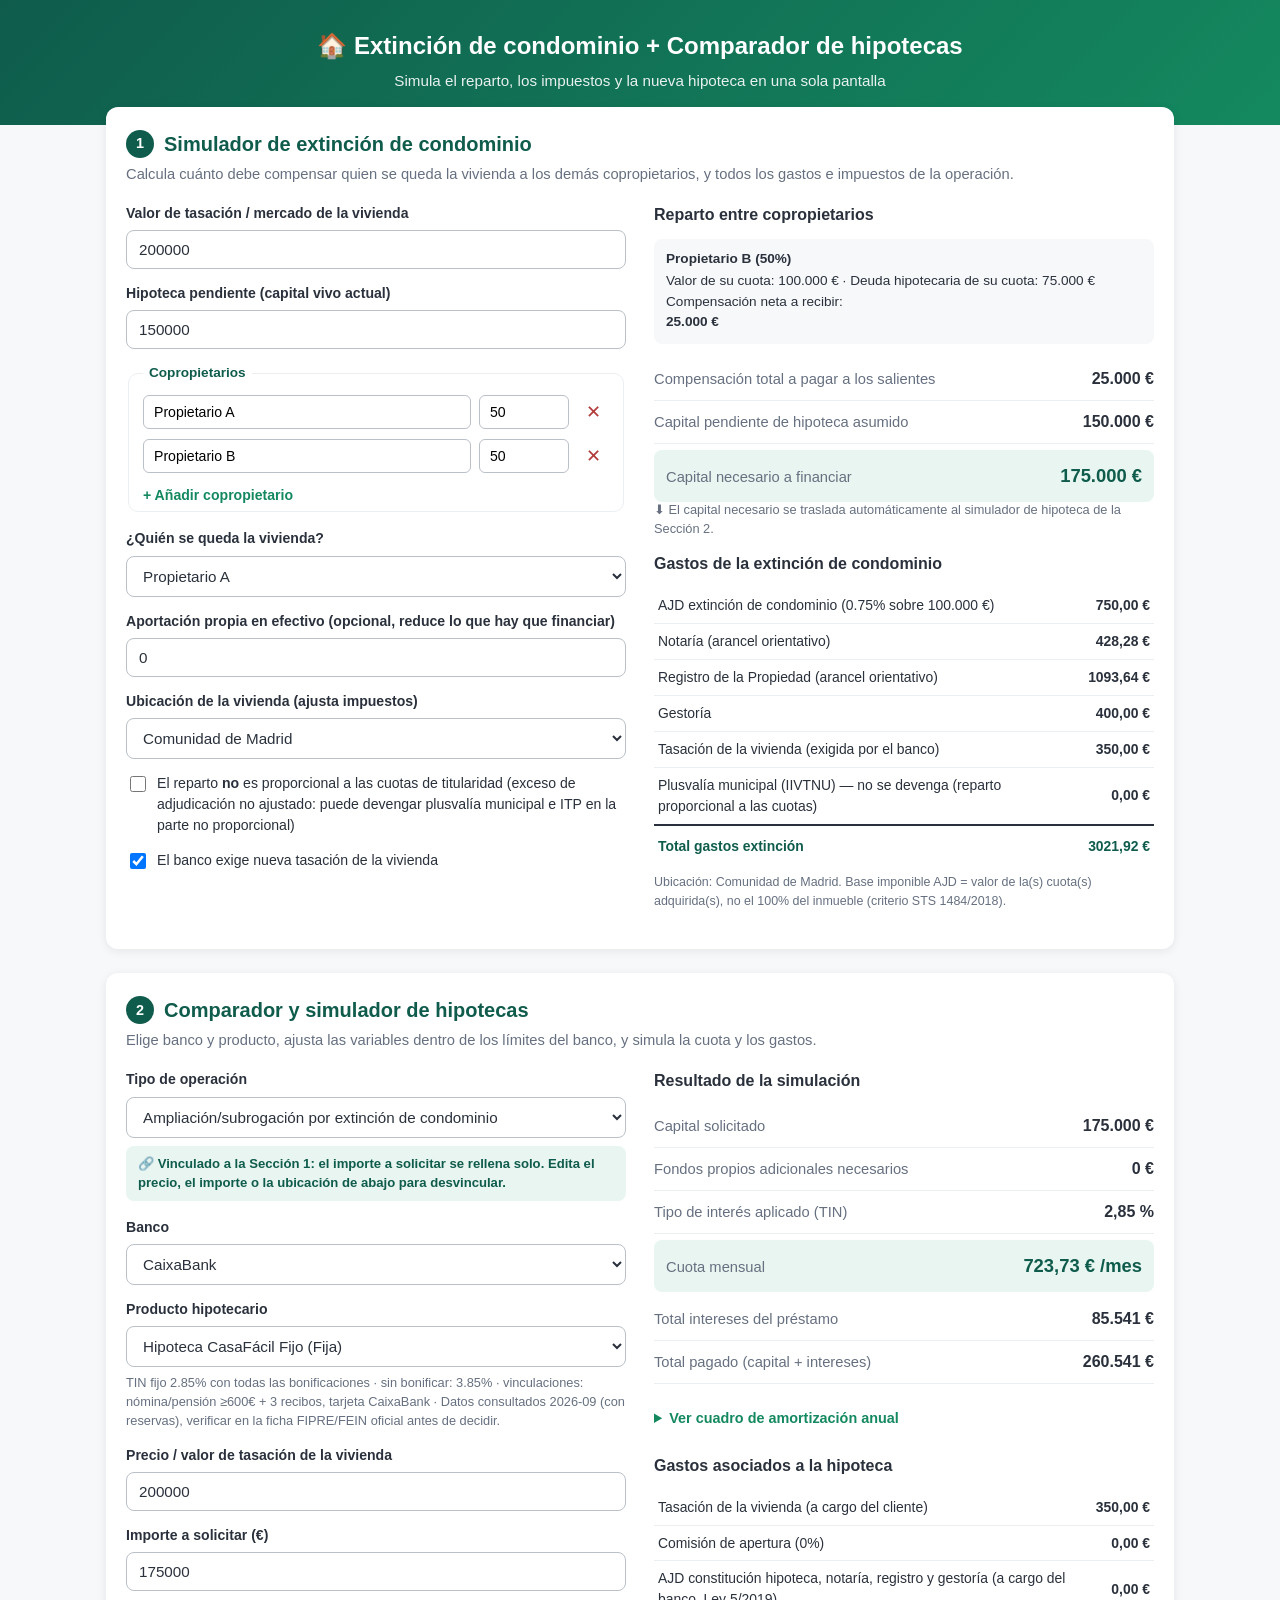
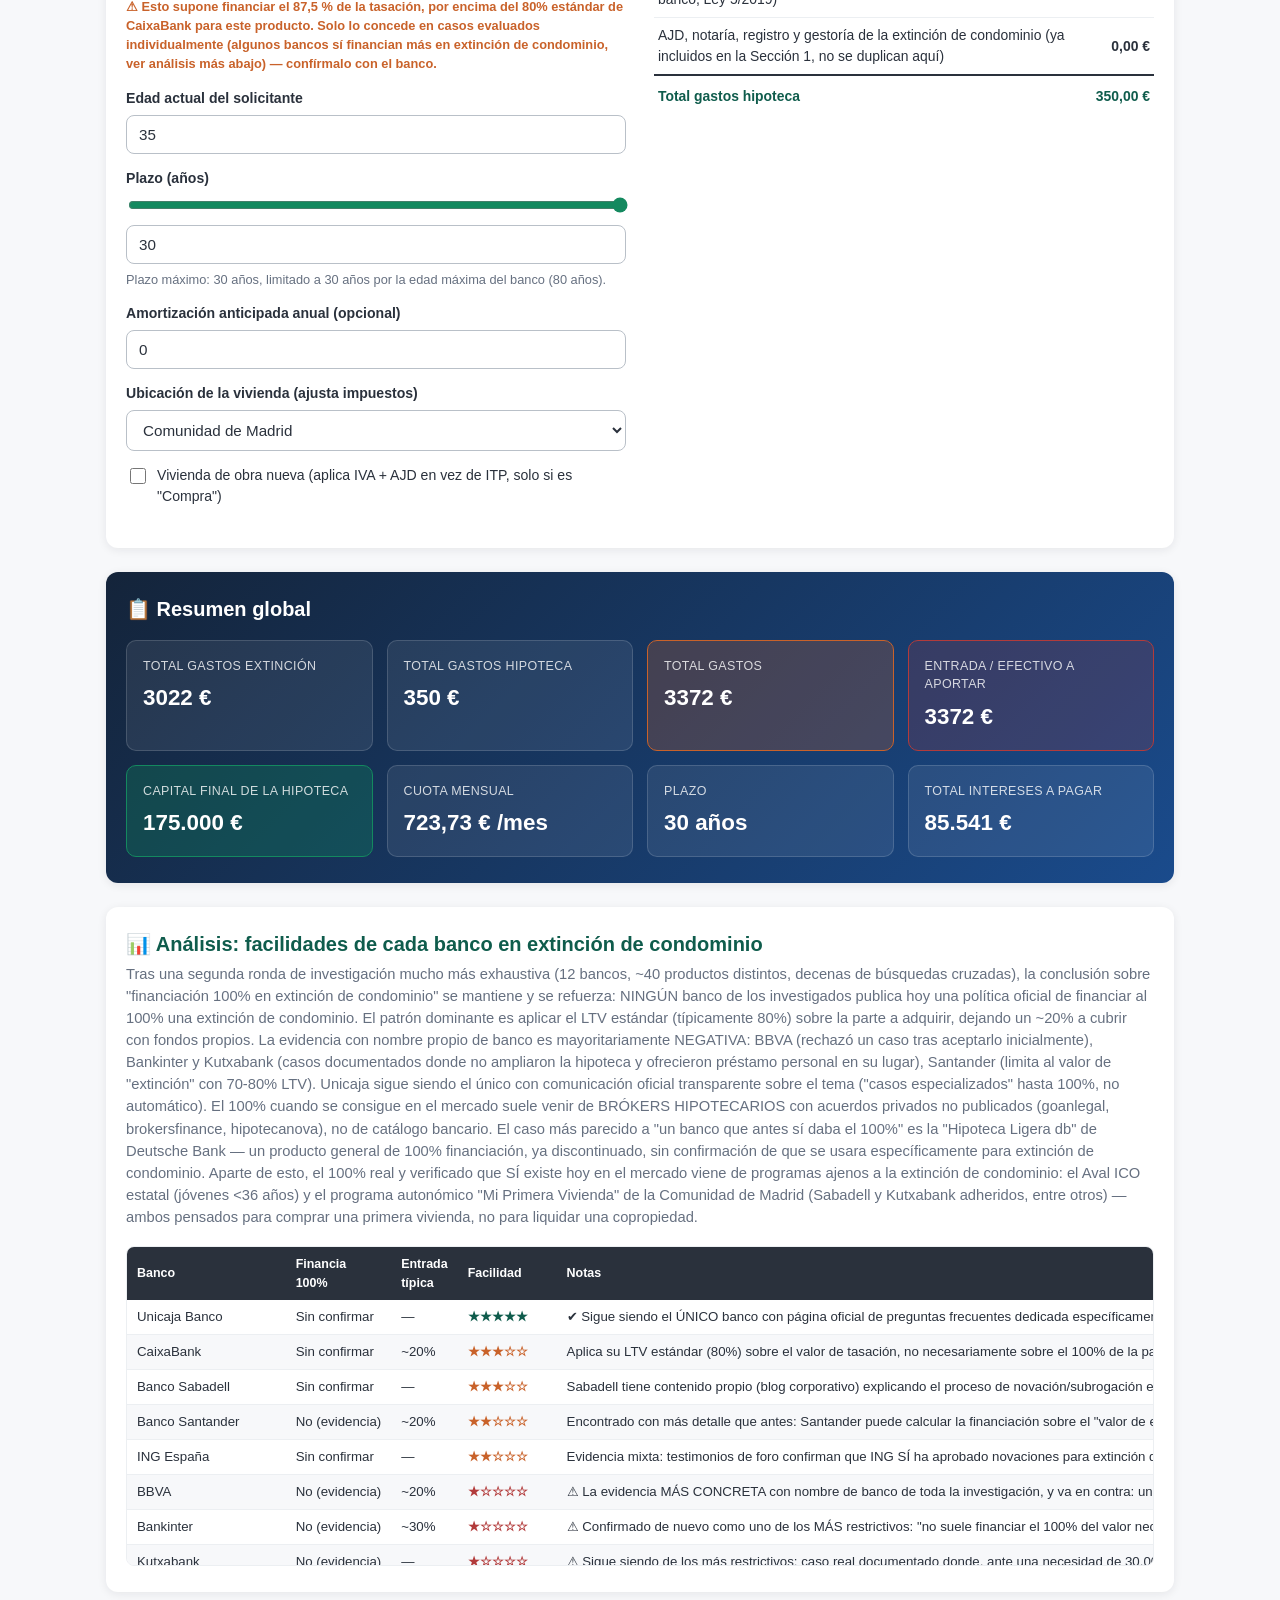
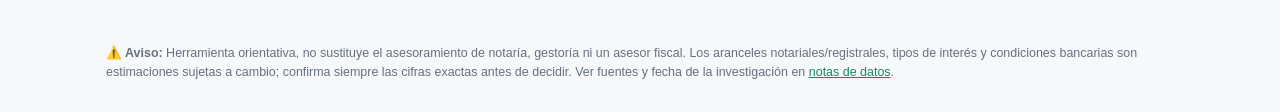
==== commit c09add12: "Corrige el cálculo de "entrada" en extinción de condominio "Entrada" se calculaba como tasación - im" ====
--- a/hipoteca-extincion-condominio/index.html
+++ b/hipoteca-extincion-condominio/index.html
@@ -155,7 +155,7 @@
       <div class="result-col">
         <h3>Resultado de la simulación</h3>
         <div class="stat-row"><span>Capital solicitado</span><strong id="hi-capital">—</strong></div>
-        <div class="stat-row"><span>Entrada / fondos propios necesarios</span><strong id="hi-entrada">—</strong></div>
+        <div class="stat-row"><span id="hi-entrada-label">Entrada / fondos propios necesarios</span><strong id="hi-entrada">—</strong></div>
         <div class="stat-row"><span>Tipo de interés aplicado (TIN)</span><strong id="hi-tin">—</strong></div>
         <div class="stat-row highlight"><span>Cuota mensual</span><strong id="hi-cuota">—</strong></div>
         <div class="stat-row"><span>Total intereses del préstamo</span><strong id="hi-intereses">—</strong></div>
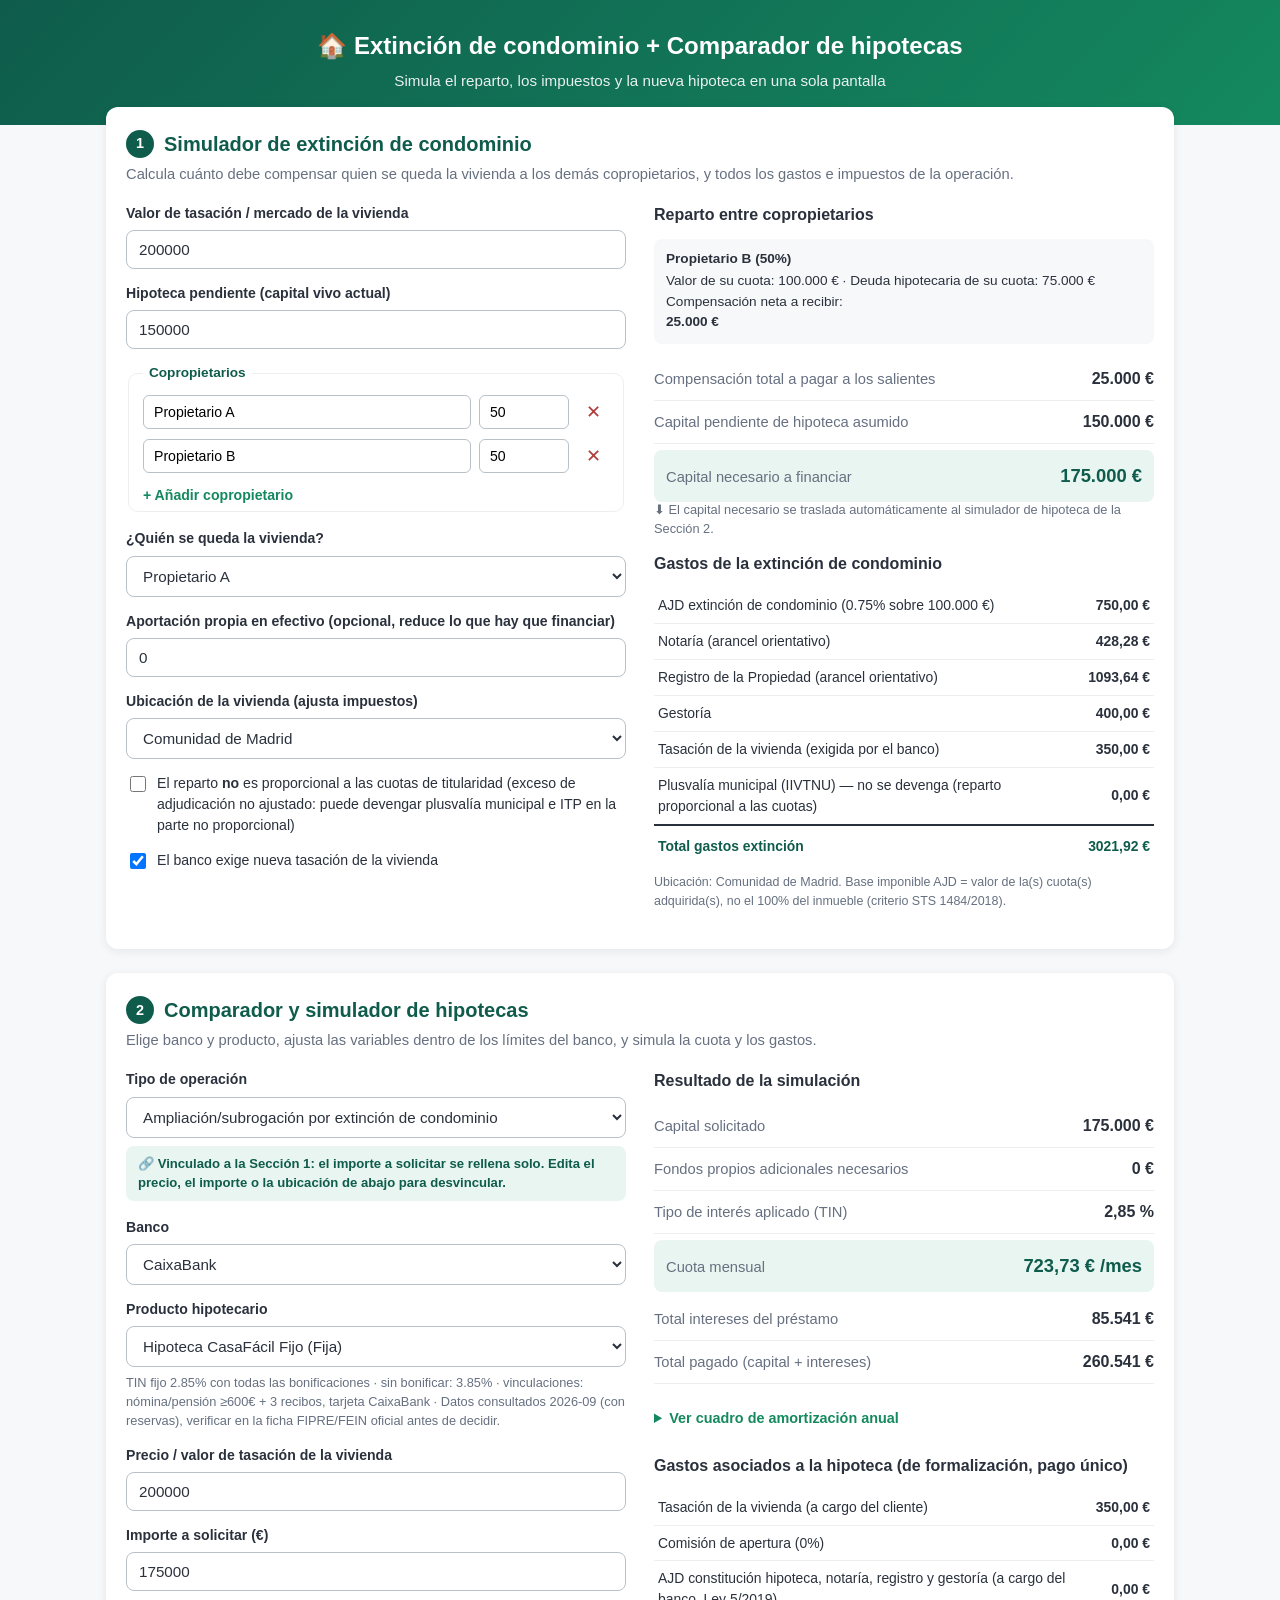
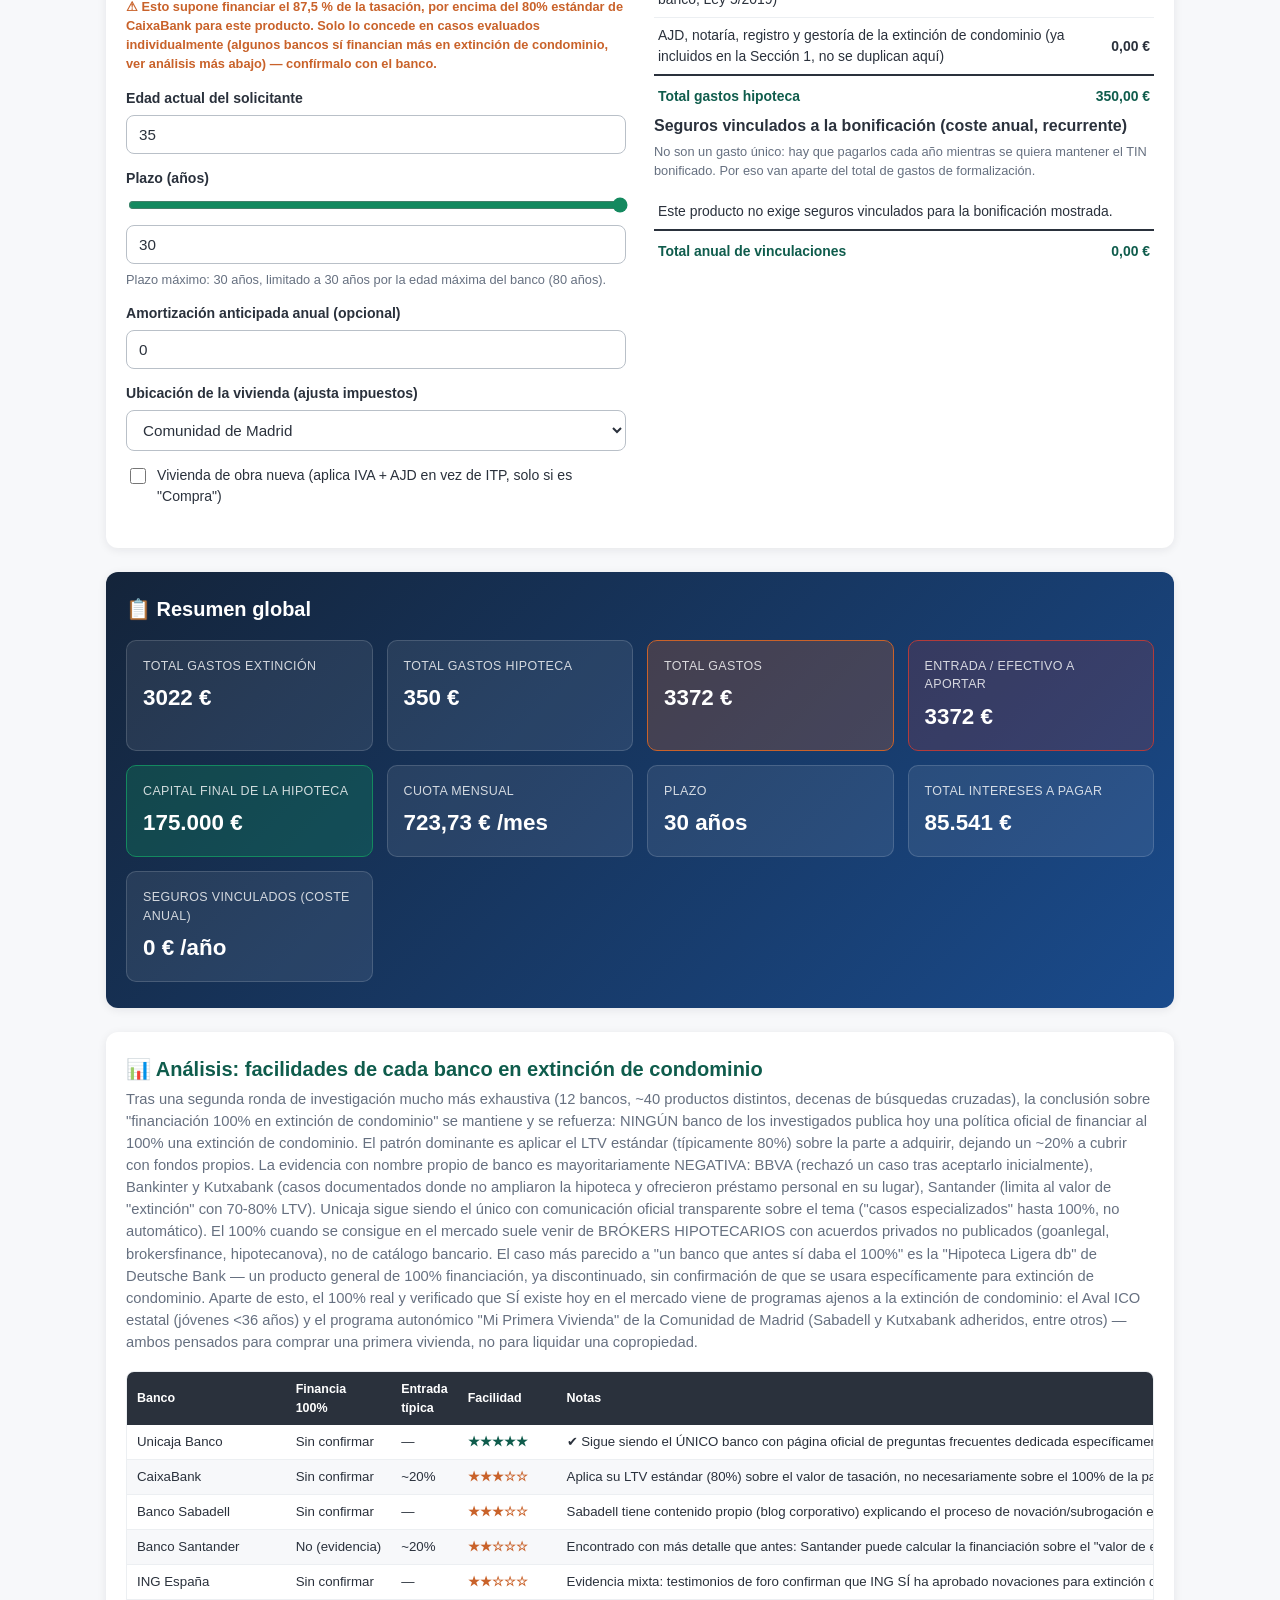
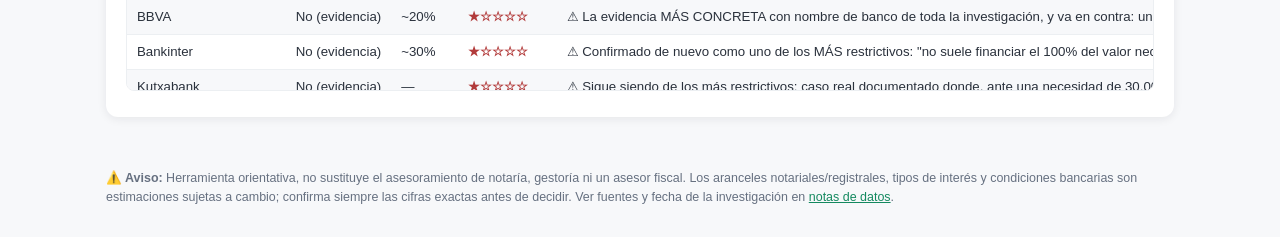
==== commit 747f88b9: "Añade el coste anual de los seguros vinculados a la bonificación Los TIN bonificados de cada product" ====
--- a/hipoteca-extincion-condominio/index.html
+++ b/hipoteca-extincion-condominio/index.html
@@ -171,11 +171,20 @@
           </div>
         </details>
 
-        <h3>Gastos asociados a la hipoteca</h3>
+        <h3>Gastos asociados a la hipoteca (de formalización, pago único)</h3>
         <table class="tabla-gastos">
           <tbody id="hi-tabla-gastos"></tbody>
           <tfoot>
             <tr class="total-row"><td>Total gastos hipoteca</td><td id="hi-total-gastos">—</td></tr>
+          </tfoot>
+        </table>
+
+        <h3>Seguros vinculados a la bonificación (coste anual, recurrente)</h3>
+        <p class="hint">No son un gasto único: hay que pagarlos cada año mientras se quiera mantener el TIN bonificado. Por eso van aparte del total de gastos de formalización.</p>
+        <table class="tabla-gastos">
+          <tbody id="hi-tabla-vinculaciones"></tbody>
+          <tfoot>
+            <tr class="total-row"><td>Total anual de vinculaciones</td><td id="hi-total-vinculaciones">—</td></tr>
           </tfoot>
         </table>
       </div>
@@ -195,6 +204,7 @@
       <div class="card"><span>Cuota mensual</span><strong id="rs-cuota">—</strong></div>
       <div class="card"><span>Plazo</span><strong id="rs-plazo">—</strong></div>
       <div class="card"><span>Total intereses a pagar</span><strong id="rs-intereses">—</strong></div>
+      <div class="card"><span>Seguros vinculados (coste anual)</span><strong id="rs-vinculaciones">—</strong></div>
     </div>
   </section>
 
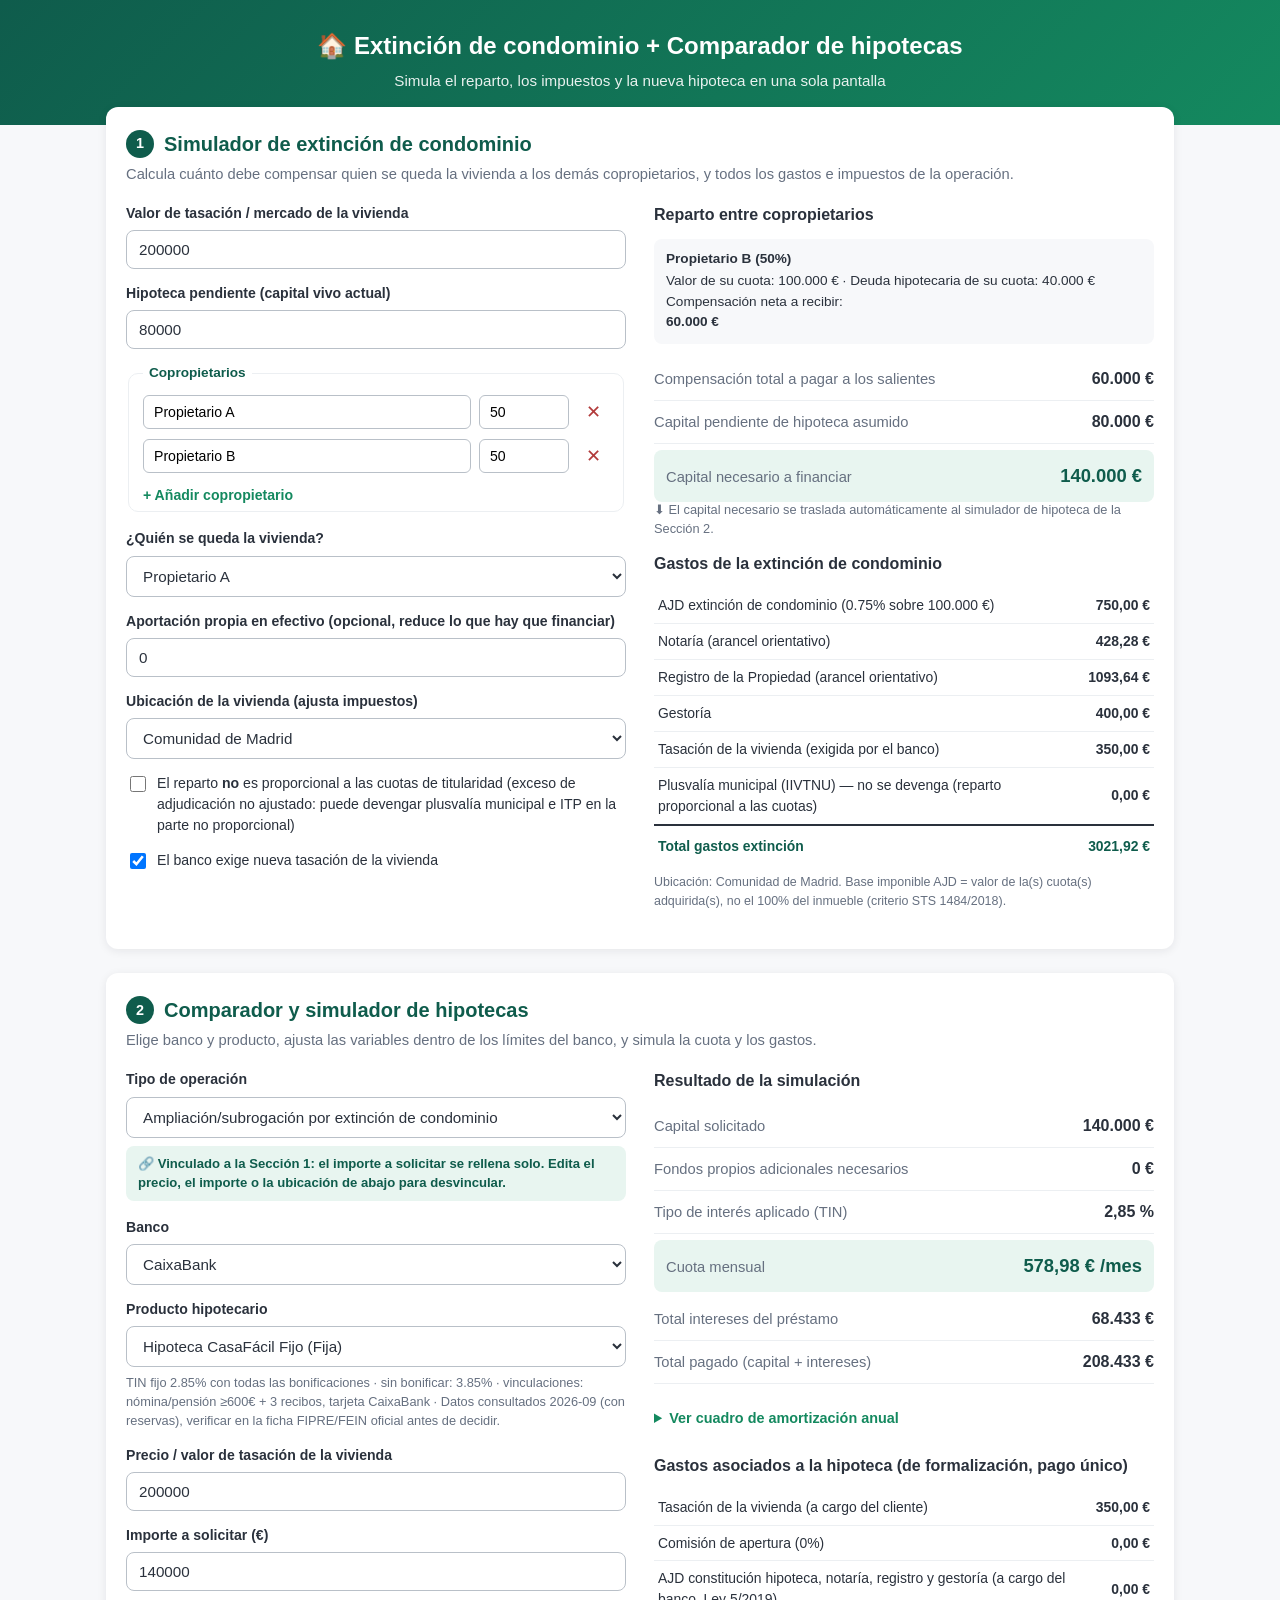
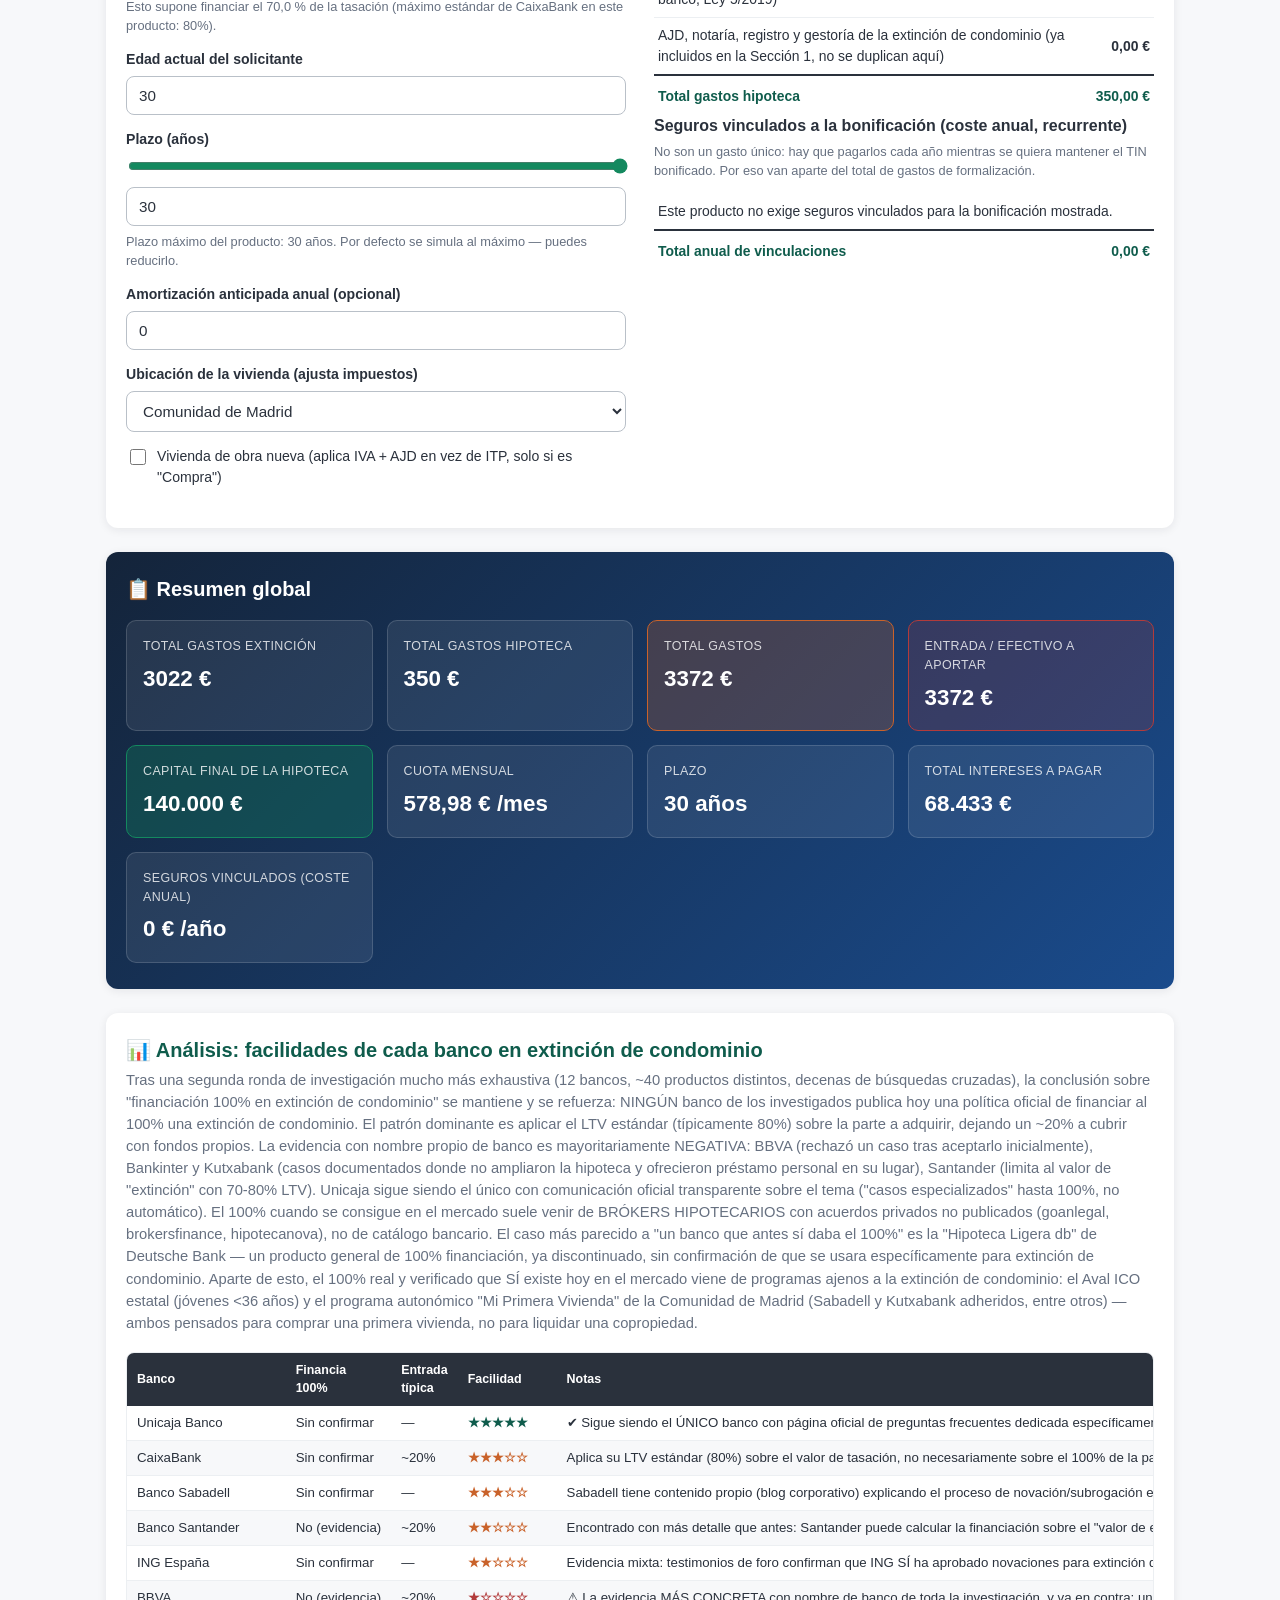
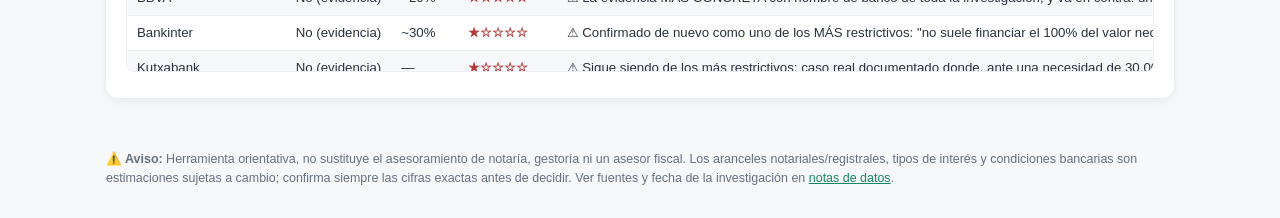
==== commit f20c9293: "Nuevos valores por defecto y plazo siempre al máximo del producto Capital pendiente por defecto: 80." ====
--- a/hipoteca-extincion-condominio/index.html
+++ b/hipoteca-extincion-condominio/index.html
@@ -33,7 +33,7 @@
         </label>
 
         <label>Hipoteca pendiente (capital vivo actual)
-          <input type="number" id="ec-hipoteca-pendiente" value="150000" min="0" step="1000">
+          <input type="number" id="ec-hipoteca-pendiente" value="80000" min="0" step="1000">
         </label>
 
         <fieldset class="propietarios-fieldset">
@@ -126,7 +126,7 @@
         <p class="hint" id="hi-ltv-hint"></p>
 
         <label>Edad actual del solicitante
-          <input type="number" id="hi-edad" value="35" min="18" max="85" step="1">
+          <input type="number" id="hi-edad" value="30" min="18" max="85" step="1">
         </label>
 
         <label>Plazo (años)
